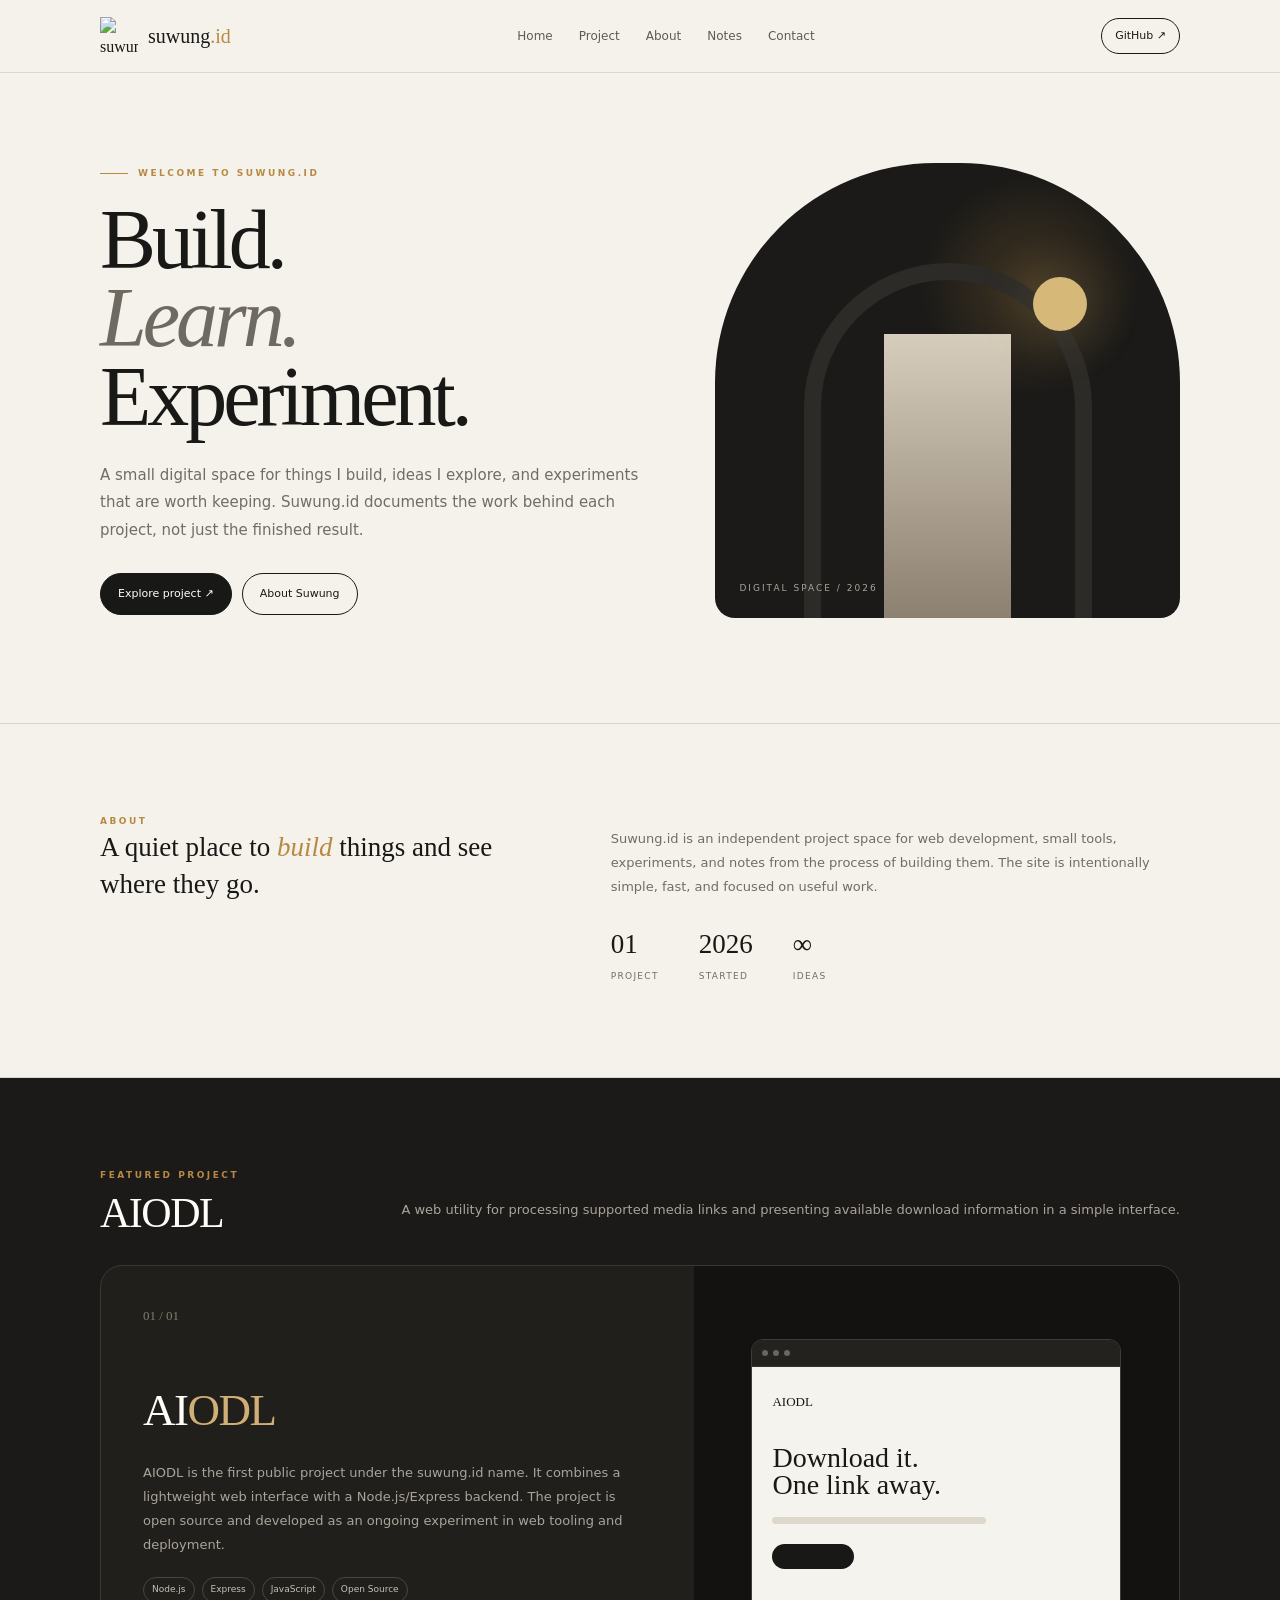
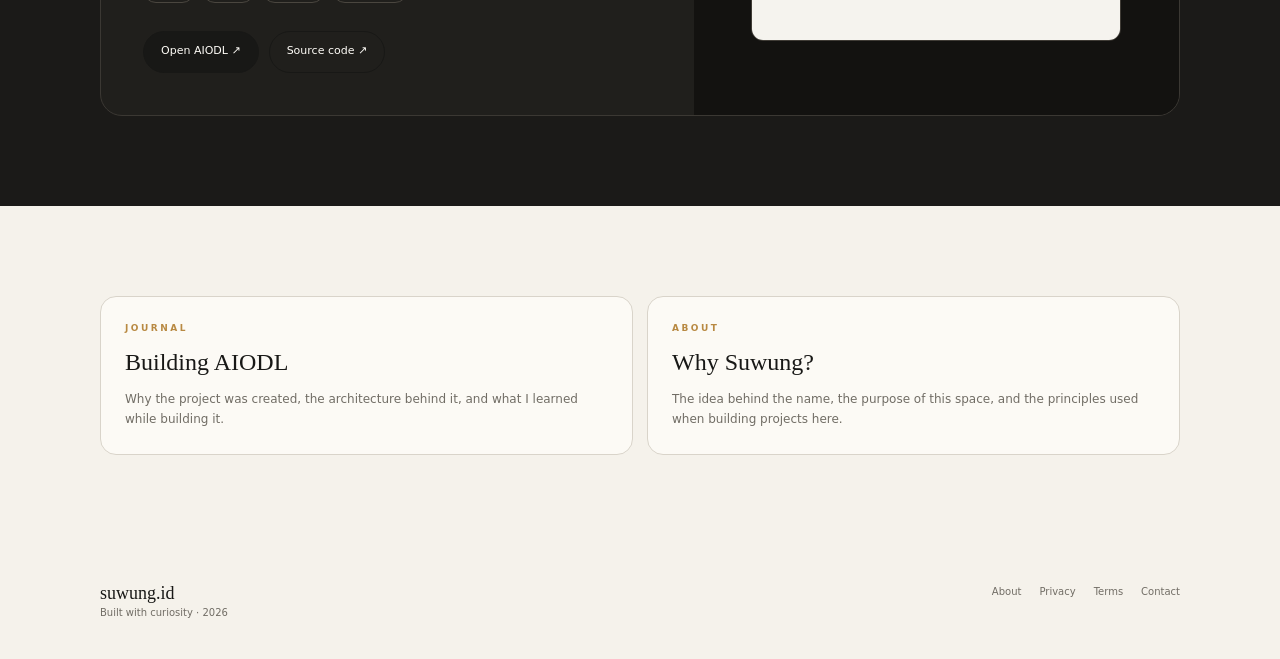
==== index.html @ a3c25878 "hehe" ====
<!doctype html>
<html lang="id">
<head>
<meta charset="utf-8"><meta name="viewport" content="width=device-width,initial-scale=1">
<meta name="description" content="Suwung.id is an independent project space for web development, experiments, and useful tools.">
<meta name="robots" content="index,follow">
<meta name="theme-color" content="#f5f2eb">
<title>Digital Space — suwung.id</title>
<link rel="icon" type="image/png" href="assets/s-mark.png">
<link rel="stylesheet" href="assets/style.css">
</head>
<body>
<nav class="nav"><div class="wrap nav-in">
<a class="brand" href="index.html"><img src="assets/s-mark.png" alt="suwung.id"><span class="brand-name">suwung<span>.id</span></span></a>
<div class="links"><a href="index.html">Home</a><a href="index.html#project">Project</a><a href="about.html">About</a><a href="notes.html">Notes</a><a href="contact.html">Contact</a></div>
<a class="nav-btn" href="https://github.com/suwungdev" target="_blank" rel="noopener">GitHub ↗</a>
</div></nav>
<main>
<header class="wrap hero">
<div>
<div class="eyebrow">Welcome to suwung.id</div>
<h1>Build.<br><em>Learn.</em><br>Experiment.</h1>
<p class="lead">A small digital space for things I build, ideas I explore, and experiments that are worth keeping. Suwung.id documents the work behind each project, not just the finished result.</p>
<div class="actions"><a class="btn dark" href="#project">Explore project ↗</a><a class="btn light" href="about.html">About Suwung</a></div>
</div>
<div class="visual" aria-hidden="true"><div class="arch"></div><div class="sun"></div><div class="visual-label">DIGITAL SPACE / 2026</div></div>
</header>

<section class="section border"><div class="wrap grid2">
<div><div class="kicker">About</div><p class="serif-lead">A quiet place to <em>build</em> things and see where they go.</p></div>
<div><p class="muted">Suwung.id is an independent project space for web development, small tools, experiments, and notes from the process of building them. The site is intentionally simple, fast, and focused on useful work.</p><div class="stats"><div><strong>01</strong><span>Project</span></div><div><strong>2026</strong><span>Started</span></div><div><strong>∞</strong><span>Ideas</span></div></div></div>
</div></section>

<section id="project" class="section project"><div class="wrap">
<div class="project-top"><div><div class="kicker">Featured project</div><h2>AIODL</h2></div><p class="muted">A web utility for processing supported media links and presenting available download information in a simple interface.</p></div>
<article class="project-card"><div class="project-info"><div class="number">01 / 01</div><h3 class="project-title">AI<span>ODL</span></h3>
<p class="muted">AIODL is the first public project under the suwung.id name. It combines a lightweight web interface with a Node.js/Express backend. The project is open source and developed as an ongoing experiment in web tooling and deployment.</p>
<div class="tags"><span class="tag">Node.js</span><span class="tag">Express</span><span class="tag">JavaScript</span><span class="tag">Open Source</span></div>
<div class="actions"><a class="btn dark" href="https://aiodl.suwung.id/" target="_blank" rel="noopener">Open AIODL ↗</a><a class="btn light" href="https://github.com/suwungdev/aiodl" target="_blank" rel="noopener">Source code ↗</a></div></div>
<div class="preview"><div class="browser"><div class="browser-bar"><i class="dot"></i><i class="dot"></i><i class="dot"></i></div><div class="screen"><div class="screen-logo">AIODL</div><div class="screen-title">Download it.<br>One link away.</div><div class="screen-line"></div><div class="screen-btn"></div></div></div></div></article>
</div></section>

<section class="section"><div class="wrap cards">
<a class="card" href="notes.html"><div class="kicker">Journal</div><h3>Building AIODL</h3><p>Why the project was created, the architecture behind it, and what I learned while building it.</p></a>
<a class="card" href="about.html"><div class="kicker">About</div><h3>Why Suwung?</h3><p>The idea behind the name, the purpose of this space, and the principles used when building projects here.</p></a>
</div></section>
</main>
<footer><div class="wrap foot"><div><div class="foot-brand">suwung.id</div><div>Built with curiosity · 2026</div></div><div class="foot-links"><a href="about.html">About</a><a href="privacy.html">Privacy</a><a href="terms.html">Terms</a><a href="contact.html">Contact</a></div></div></footer>
</body></html>
---- assets/style.css ----
:root{--bg:#f5f2eb;--paper:#fcfaf5;--ink:#181816;--muted:#716d65;--line:#d9d4ca;--gold:#b88942;--dark:#1b1a18;--white:#fffdf8;--serif:Georgia,"Times New Roman",serif;--sans:Inter,system-ui,-apple-system,BlinkMacSystemFont,"Segoe UI",sans-serif}
*{box-sizing:border-box}html{scroll-behavior:smooth}body{margin:0;background:var(--bg);color:var(--ink);font-family:var(--sans);line-height:1.7;-webkit-font-smoothing:antialiased}a{color:inherit;text-decoration:none}img{max-width:100%}.wrap{width:min(1080px,calc(100% - 36px));margin:auto}
.nav{position:sticky;top:0;z-index:20;background:rgba(245,242,235,.92);backdrop-filter:blur(14px);border-bottom:1px solid rgba(217,212,202,.9)}.nav-in{height:72px;display:flex;align-items:center;justify-content:space-between;gap:20px}.brand{display:flex;align-items:center;gap:10px;font-family:var(--serif)}.brand img{width:38px;height:38px;object-fit:contain}.brand-name{font-size:20px}.brand-name b{font-weight:500}.brand-name span{color:var(--gold)}.links{display:flex;gap:26px;color:#5f5b54;font-size:12px}.links a:hover{color:var(--ink)}.nav-btn{border:1px solid var(--ink);border-radius:999px;padding:8px 13px;font-size:11px}.nav-btn:hover{background:var(--ink);color:var(--white)}
.hero{padding:90px 0 105px;display:grid;grid-template-columns:1.08fr .92fr;gap:70px;align-items:center}.eyebrow,.kicker{font-size:9px;letter-spacing:2.5px;text-transform:uppercase;color:var(--gold);font-weight:700}.eyebrow{display:flex;align-items:center;gap:10px;margin-bottom:20px}.eyebrow:before{content:"";width:28px;height:1px;background:var(--gold)}h1,h2,h3{font-family:var(--serif);font-weight:500}h1{font-size:clamp(54px,7vw,84px);line-height:.93;letter-spacing:-4px;margin:0 0 26px}h1 em{font-style:italic;color:#6e6a62}.lead{font-size:15px;color:var(--muted);max-width:540px;line-height:1.85}.actions{display:flex;gap:10px;flex-wrap:wrap;margin-top:28px}.btn{display:inline-flex;align-items:center;justify-content:center;border:1px solid var(--ink);border-radius:999px;min-height:42px;padding:0 17px;font-size:11px}.btn.dark{background:var(--ink);color:var(--white)}.btn.light:hover{background:var(--white)}
.visual{height:455px;background:var(--dark);border-radius:220px 220px 20px 20px;position:relative;overflow:hidden}.visual:before{content:"";position:absolute;inset:0;background:radial-gradient(circle at 68% 27%,rgba(184,137,66,.24),transparent 24%)}.arch{position:absolute;width:62%;height:78%;left:19%;bottom:0;border:17px solid #2d2b27;border-bottom:0;border-radius:180px 180px 0 0}.arch:after{content:"";position:absolute;left:25%;right:25%;top:16%;bottom:0;background:linear-gradient(#d7cdbc,#8c8170)}.sun{position:absolute;width:54px;height:54px;border-radius:50%;background:#d6b878;right:20%;top:25%;box-shadow:0 0 55px rgba(214,184,120,.25)}.visual-label{position:absolute;bottom:22px;left:24px;color:#aaa49a;font-size:9px;letter-spacing:2px}
.section{padding:90px 0}.border{border-top:1px solid var(--line);border-bottom:1px solid var(--line)}h2{font-size:42px;line-height:1.05;letter-spacing:-1.5px;margin:8px 0 18px}.grid2{display:grid;grid-template-columns:.85fr 1.15fr;gap:90px}.serif-lead{font:500 27px/1.35 var(--serif);margin:0}.serif-lead em{color:var(--gold)}.muted{color:var(--muted);font-size:13px;line-height:1.85}.stats{display:flex;gap:40px;margin-top:30px}.stats strong{display:block;font:500 27px var(--serif)}.stats span{font-size:9px;text-transform:uppercase;letter-spacing:1.3px;color:var(--muted)}
.project{background:var(--dark);color:var(--white)}.project .muted{color:#aaa49a}.project-top{display:flex;align-items:end;justify-content:space-between;gap:30px;margin-bottom:30px}.project-top h2{margin:7px 0 0}.project-card{display:grid;grid-template-columns:1.1fr .9fr;border:1px solid #3b3833;border-radius:22px;overflow:hidden;background:#201f1c}.project-info{padding:42px}.number{font:13px var(--serif);color:#847c70}.project-title{font-size:45px;letter-spacing:-1.5px;margin:48px 0 12px}.project-title span{color:#d0ae76}.tags{display:flex;gap:7px;flex-wrap:wrap;margin-top:20px}.tag{font-size:9px;border:1px solid #4a463f;border-radius:999px;padding:4px 8px;color:#c8c0b4}.preview{min-height:380px;background:#131210;display:grid;place-items:center;padding:28px}.browser{width:min(100%,370px);border:1px solid #403c36;border-radius:12px;overflow:hidden}.browser-bar{height:27px;background:#24221f;border-bottom:1px solid #37332e;padding:0 10px;display:flex;align-items:center;gap:5px}.dot{width:6px;height:6px;border-radius:50%;background:#666}.screen{aspect-ratio:1.35;background:#f5f3ee;color:#181816;padding:27px 20px}.screen-logo{font:13px var(--serif);margin-bottom:35px}.screen-title{font:28px/.95 var(--serif)}.screen-line{width:65%;height:7px;border-radius:8px;background:#ddd7cc;margin-top:18px}.screen-btn{width:82px;height:25px;background:#181816;border-radius:20px;margin-top:20px}
.article{max-width:760px}.article h1{font-size:58px;letter-spacing:-2.5px}.article h2{font-size:30px;margin-top:44px}.article p,.article li{font-size:15px;color:#5f5b54;line-height:1.9}.article strong{color:var(--ink)}.article ul{padding-left:22px}.article-meta{color:var(--gold);font-size:10px;text-transform:uppercase;letter-spacing:1.5px}
.cards{display:grid;grid-template-columns:repeat(2,1fr);gap:14px}.card{border:1px solid var(--line);background:var(--paper);border-radius:16px;padding:24px}.card h3{font-size:24px;margin:6px 0}.card p{font-size:12px;color:var(--muted);margin:0}.card:hover{border-color:#bca982}
.notice{border-left:3px solid var(--gold);padding:15px 18px;background:#eee8dc;color:#5f5b54;font-size:12px;margin:25px 0}
footer{padding:38px 0}.foot{display:flex;justify-content:space-between;gap:20px;color:var(--muted);font-size:10px}.foot-brand{font:18px var(--serif);color:var(--ink)}.foot-links{display:flex;gap:18px}.foot-links a:hover{color:var(--ink)}
@media(max-width:850px){.links{display:none}.hero{grid-template-columns:1fr;gap:45px;padding:65px 0 75px}.visual{height:360px;max-width:620px;width:100%;margin:auto}.grid2{grid-template-columns:1fr;gap:35px}.project-card{grid-template-columns:1fr}.preview{min-height:300px}}
@media(max-width:560px){.wrap{width:calc(100% - 28px)}.nav-in{height:66px}.brand img{width:35px;height:35px}.brand-name{font-size:19px}.nav-btn{display:none}.hero{padding:55px 0 68px}h1{font-size:53px;letter-spacing:-3px}.lead{font-size:13px}.visual{height:320px;border-radius:165px 165px 18px 18px}.section{padding:70px 0}h2{font-size:36px}.serif-lead{font-size:24px}.stats{gap:24px}.project-info{padding:27px 23px}.project-title{font-size:38px;margin-top:40px}.preview{min-height:260px;padding:20px}.article h1{font-size:44px}.article h2{font-size:27px}.article p,.article li{font-size:14px}.cards{grid-template-columns:1fr}.foot{display:block}.foot-links{margin-top:15px}}
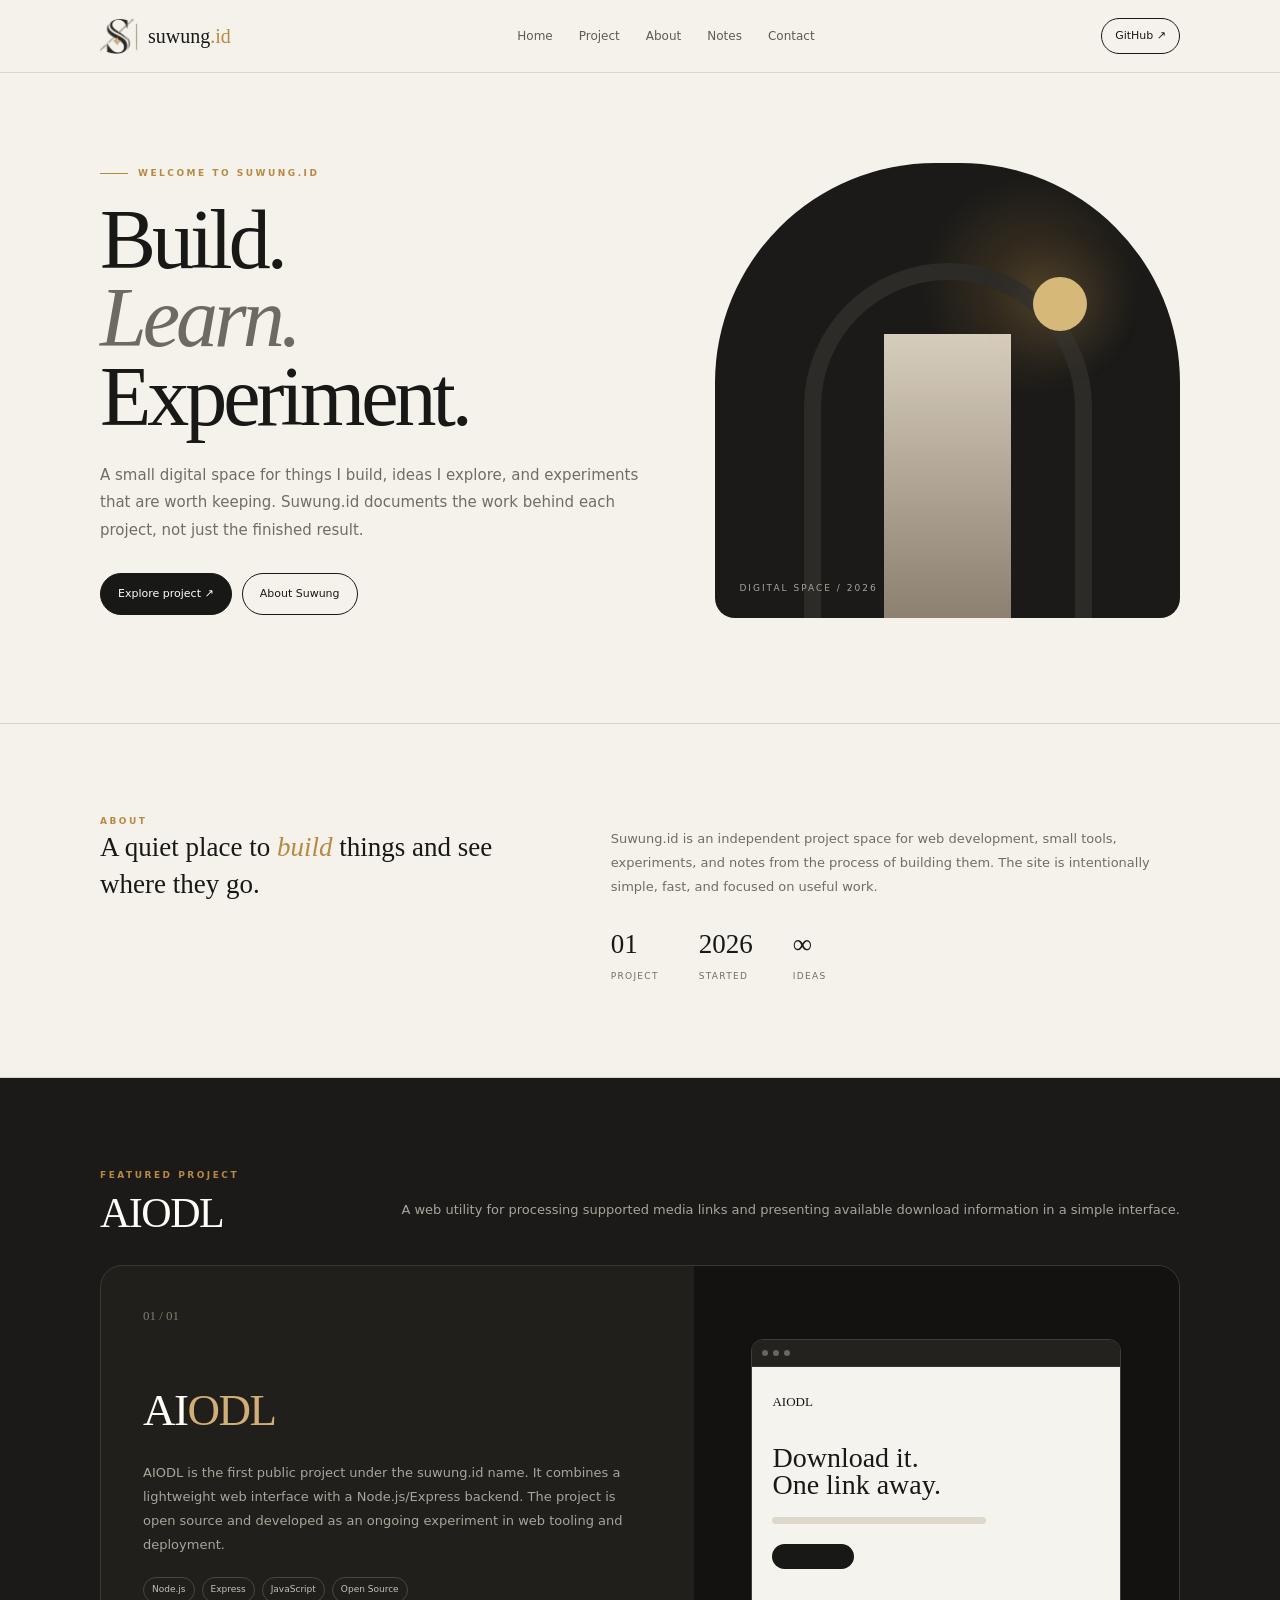
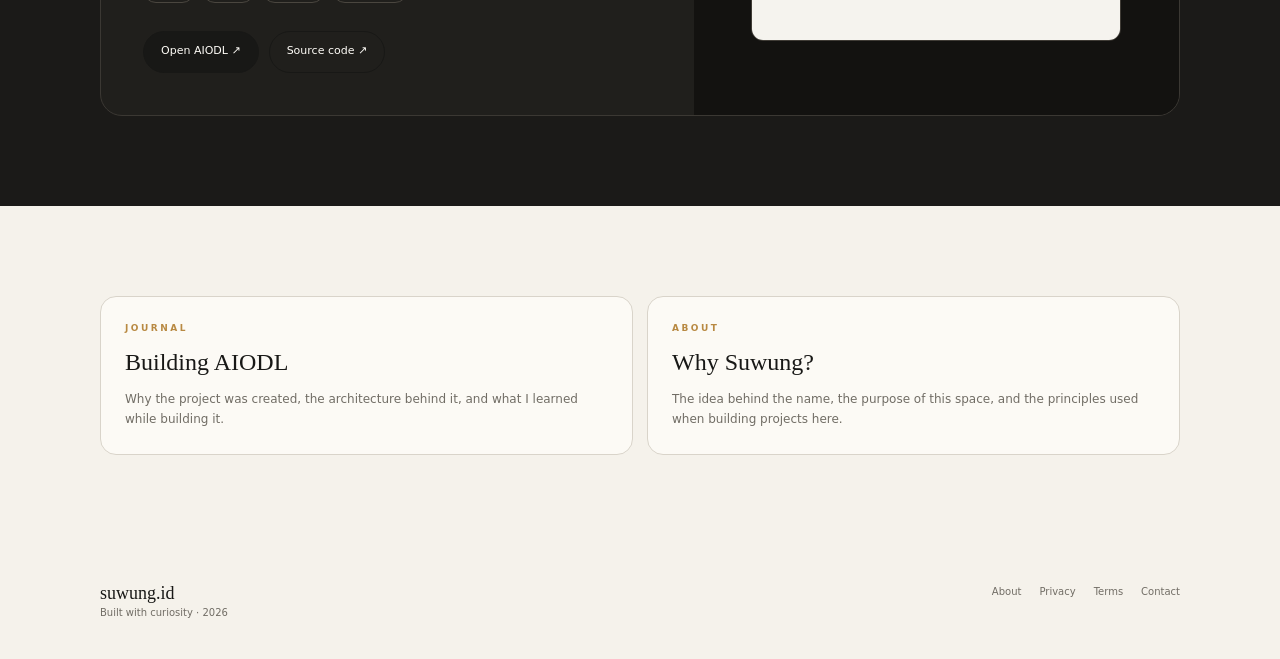
==== commit 58b498b7: "Update index.html" ====
--- a/index.html
+++ b/index.html
@@ -4,6 +4,7 @@
 <meta charset="utf-8"><meta name="viewport" content="width=device-width,initial-scale=1">
 <meta name="description" content="Suwung.id is an independent project space for web development, experiments, and useful tools.">
 <meta name="robots" content="index,follow">
+  <meta name="google-adsense-account" content="ca-pub-9232296321250001">
 <meta name="theme-color" content="#f5f2eb">
 <title>Digital Space — suwung.id</title>
 <link rel="icon" type="image/png" href="assets/s-mark.png">
@@ -46,4 +47,4 @@
 </div></section>
 </main>
 <footer><div class="wrap foot"><div><div class="foot-brand">suwung.id</div><div>Built with curiosity · 2026</div></div><div class="foot-links"><a href="about.html">About</a><a href="privacy.html">Privacy</a><a href="terms.html">Terms</a><a href="contact.html">Contact</a></div></div></footer>
-</body></html>+</body></html>
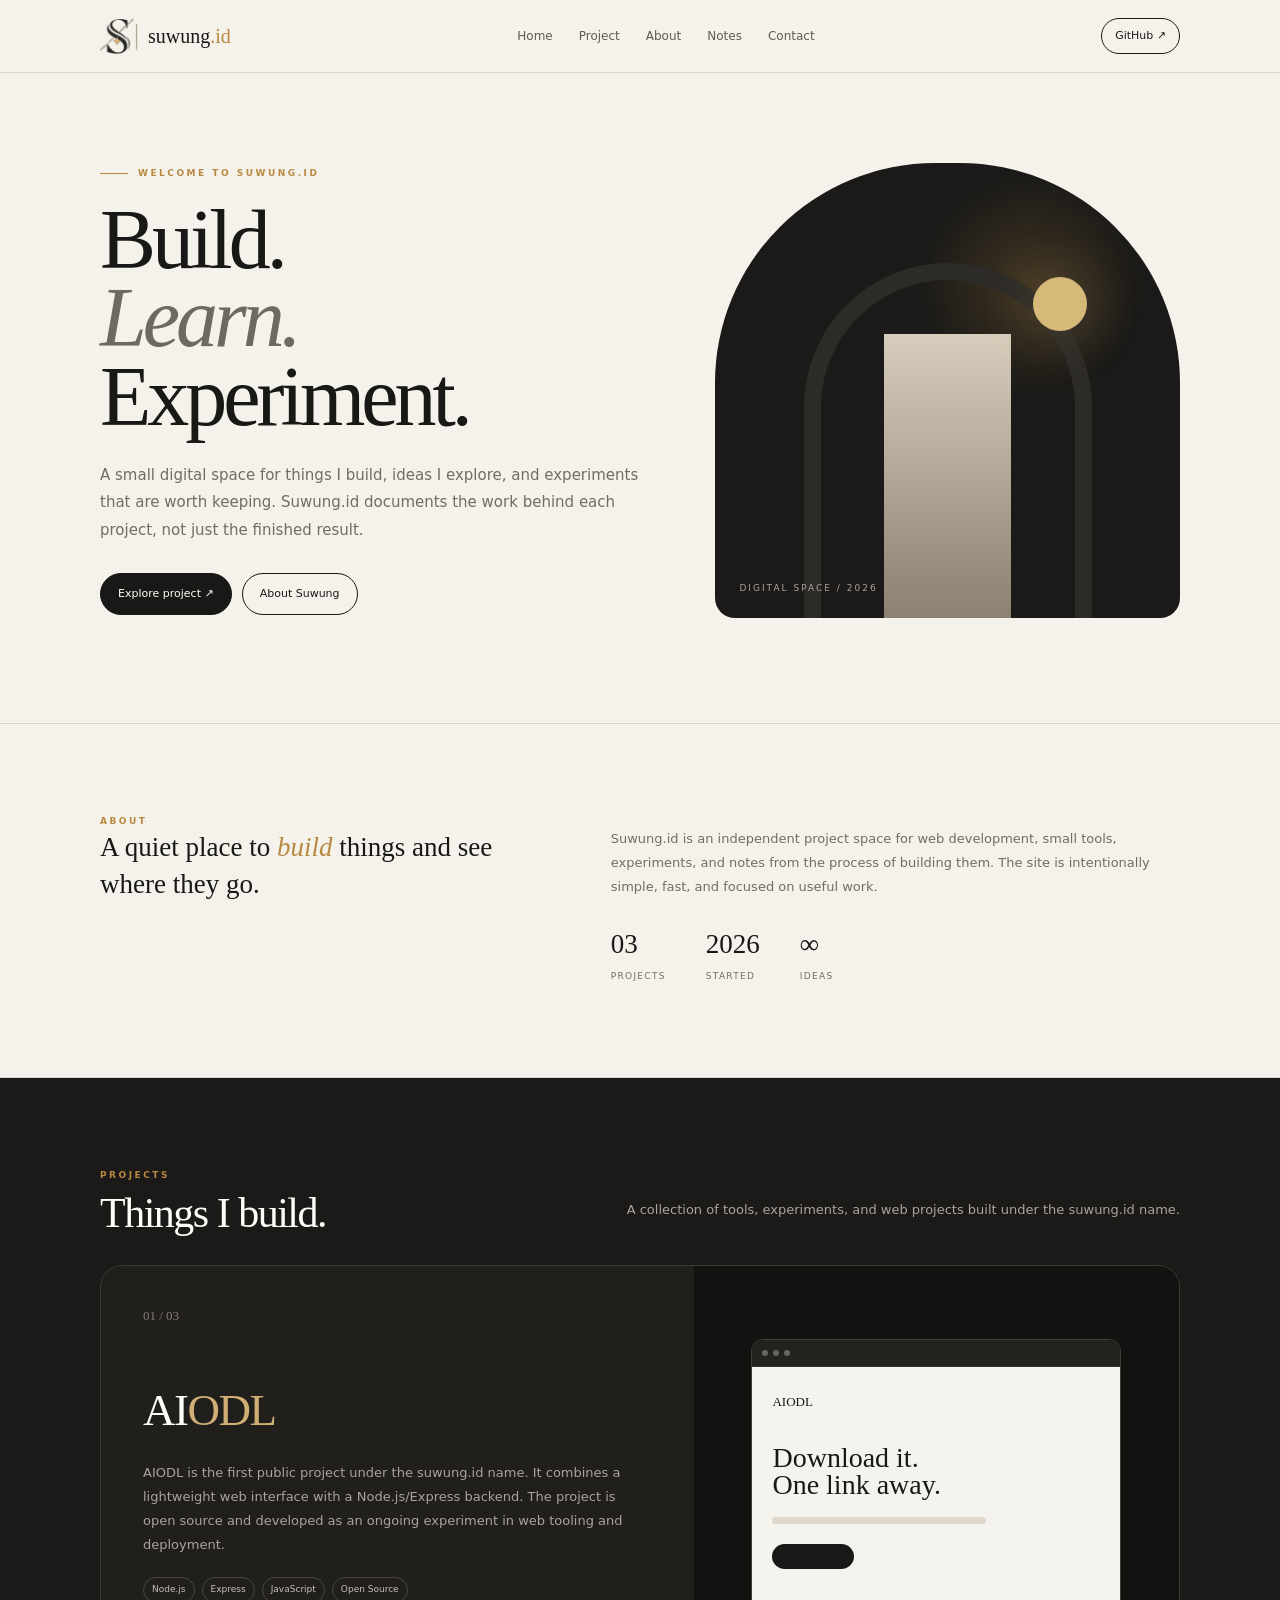
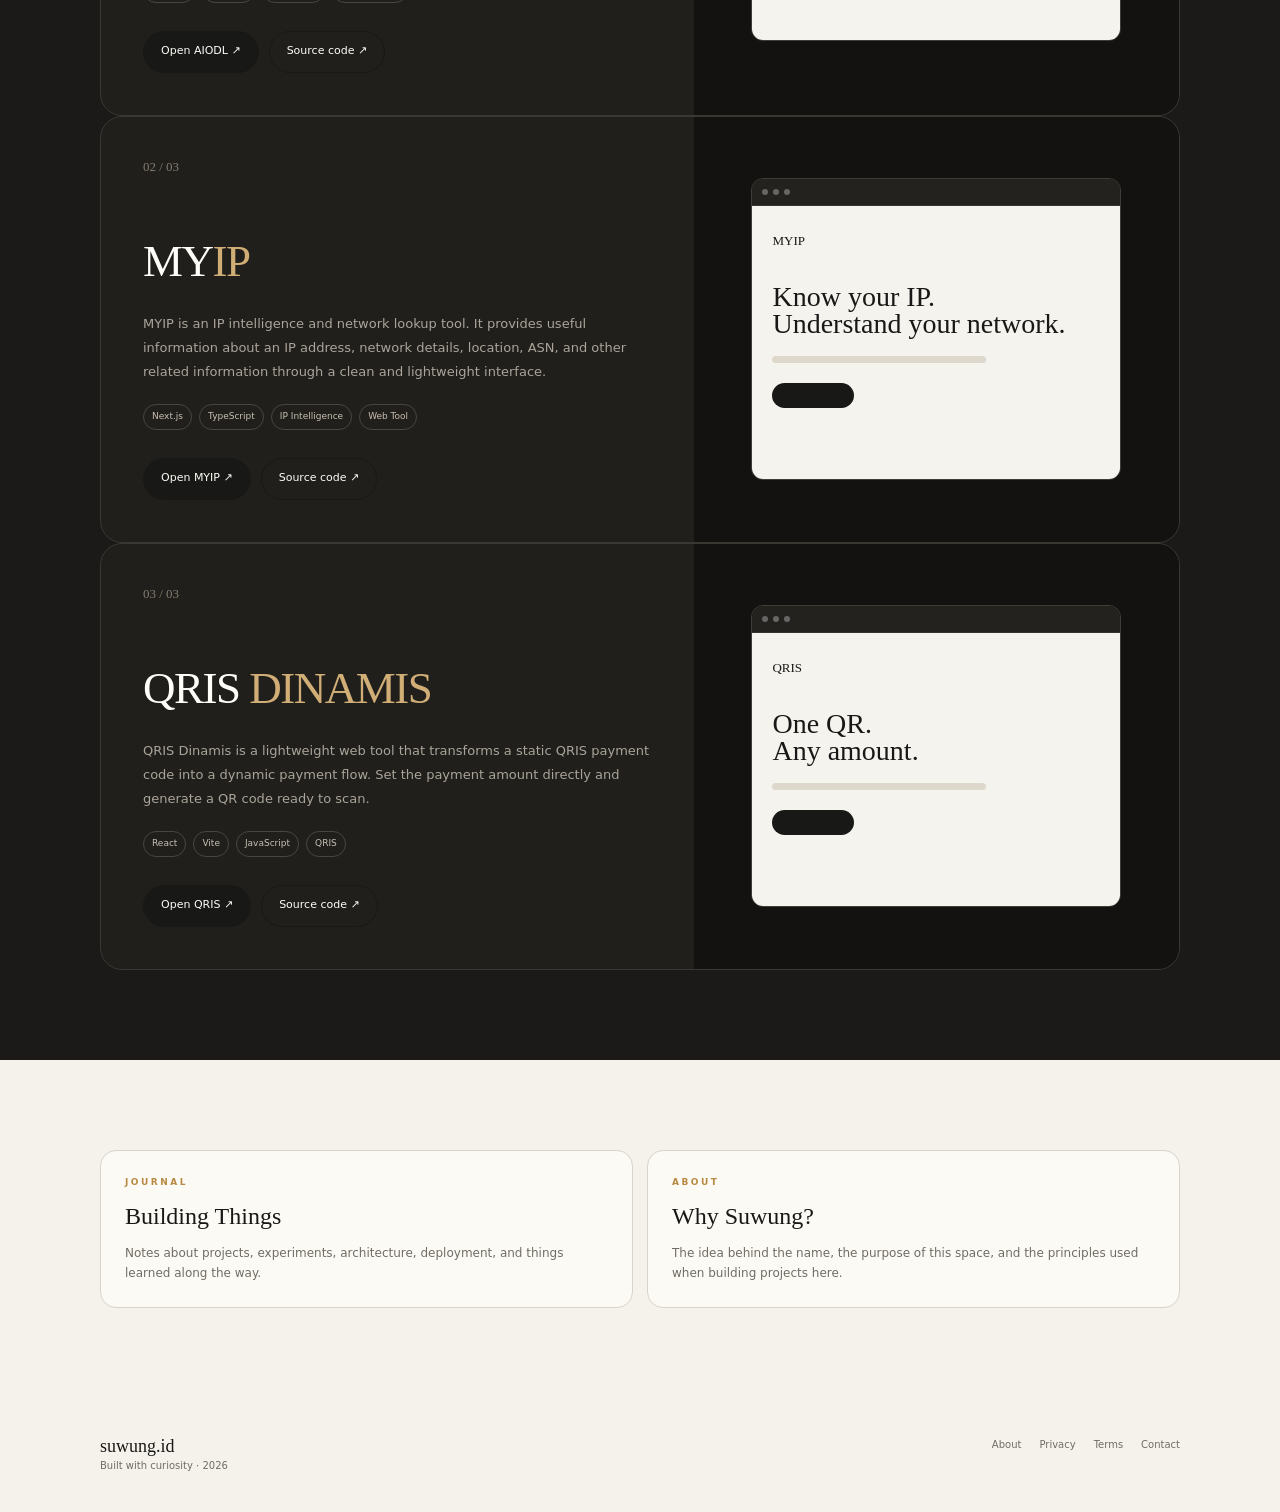
==== commit c9e0f843: "Update index.html" ====
--- a/index.html
+++ b/index.html
@@ -1,50 +1,478 @@
 <!doctype html>
 <html lang="id">
 <head>
-<meta charset="utf-8"><meta name="viewport" content="width=device-width,initial-scale=1">
+<meta charset="utf-8">
+<meta name="viewport" content="width=device-width,initial-scale=1">
+
 <meta name="description" content="Suwung.id is an independent project space for web development, experiments, and useful tools.">
 <meta name="robots" content="index,follow">
-  <meta name="google-adsense-account" content="ca-pub-9232296321250001">
+<meta name="google-adsense-account" content="ca-pub-9232296321250001">
 <meta name="theme-color" content="#f5f2eb">
+
 <title>Digital Space — suwung.id</title>
+
 <link rel="icon" type="image/png" href="assets/s-mark.png">
 <link rel="stylesheet" href="assets/style.css">
 </head>
+
 <body>
-<nav class="nav"><div class="wrap nav-in">
-<a class="brand" href="index.html"><img src="assets/s-mark.png" alt="suwung.id"><span class="brand-name">suwung<span>.id</span></span></a>
-<div class="links"><a href="index.html">Home</a><a href="index.html#project">Project</a><a href="about.html">About</a><a href="notes.html">Notes</a><a href="contact.html">Contact</a></div>
-<a class="nav-btn" href="https://github.com/suwungdev" target="_blank" rel="noopener">GitHub ↗</a>
-</div></nav>
+
+<nav class="nav">
+<div class="wrap nav-in">
+
+<a class="brand" href="index.html">
+<img src="assets/s-mark.png" alt="suwung.id">
+<span class="brand-name">suwung<span>.id</span></span>
+</a>
+
+<div class="links">
+<a href="index.html">Home</a>
+<a href="index.html#project">Project</a>
+<a href="about.html">About</a>
+<a href="notes.html">Notes</a>
+<a href="contact.html">Contact</a>
+</div>
+
+<a class="nav-btn" href="https://github.com/suwungdev" target="_blank" rel="noopener">
+GitHub ↗
+</a>
+
+</div>
+</nav>
+
+
 <main>
+
+<!-- HERO -->
+
 <header class="wrap hero">
-<div>
+
+<div>
+
 <div class="eyebrow">Welcome to suwung.id</div>
-<h1>Build.<br><em>Learn.</em><br>Experiment.</h1>
-<p class="lead">A small digital space for things I build, ideas I explore, and experiments that are worth keeping. Suwung.id documents the work behind each project, not just the finished result.</p>
-<div class="actions"><a class="btn dark" href="#project">Explore project ↗</a><a class="btn light" href="about.html">About Suwung</a></div>
-</div>
-<div class="visual" aria-hidden="true"><div class="arch"></div><div class="sun"></div><div class="visual-label">DIGITAL SPACE / 2026</div></div>
+
+<h1>
+Build.<br>
+<em>Learn.</em><br>
+Experiment.
+</h1>
+
+<p class="lead">
+A small digital space for things I build, ideas I explore,
+and experiments that are worth keeping. Suwung.id documents
+the work behind each project, not just the finished result.
+</p>
+
+<div class="actions">
+<a class="btn dark" href="#project">Explore project ↗</a>
+<a class="btn light" href="about.html">About Suwung</a>
+</div>
+
+</div>
+
+<div class="visual" aria-hidden="true">
+<div class="arch"></div>
+<div class="sun"></div>
+<div class="visual-label">DIGITAL SPACE / 2026</div>
+</div>
+
 </header>
 
-<section class="section border"><div class="wrap grid2">
-<div><div class="kicker">About</div><p class="serif-lead">A quiet place to <em>build</em> things and see where they go.</p></div>
-<div><p class="muted">Suwung.id is an independent project space for web development, small tools, experiments, and notes from the process of building them. The site is intentionally simple, fast, and focused on useful work.</p><div class="stats"><div><strong>01</strong><span>Project</span></div><div><strong>2026</strong><span>Started</span></div><div><strong>∞</strong><span>Ideas</span></div></div></div>
-</div></section>
-
-<section id="project" class="section project"><div class="wrap">
-<div class="project-top"><div><div class="kicker">Featured project</div><h2>AIODL</h2></div><p class="muted">A web utility for processing supported media links and presenting available download information in a simple interface.</p></div>
-<article class="project-card"><div class="project-info"><div class="number">01 / 01</div><h3 class="project-title">AI<span>ODL</span></h3>
-<p class="muted">AIODL is the first public project under the suwung.id name. It combines a lightweight web interface with a Node.js/Express backend. The project is open source and developed as an ongoing experiment in web tooling and deployment.</p>
-<div class="tags"><span class="tag">Node.js</span><span class="tag">Express</span><span class="tag">JavaScript</span><span class="tag">Open Source</span></div>
-<div class="actions"><a class="btn dark" href="https://aiodl.suwung.id/" target="_blank" rel="noopener">Open AIODL ↗</a><a class="btn light" href="https://github.com/suwungdev/aiodl" target="_blank" rel="noopener">Source code ↗</a></div></div>
-<div class="preview"><div class="browser"><div class="browser-bar"><i class="dot"></i><i class="dot"></i><i class="dot"></i></div><div class="screen"><div class="screen-logo">AIODL</div><div class="screen-title">Download it.<br>One link away.</div><div class="screen-line"></div><div class="screen-btn"></div></div></div></div></article>
-</div></section>
-
-<section class="section"><div class="wrap cards">
-<a class="card" href="notes.html"><div class="kicker">Journal</div><h3>Building AIODL</h3><p>Why the project was created, the architecture behind it, and what I learned while building it.</p></a>
-<a class="card" href="about.html"><div class="kicker">About</div><h3>Why Suwung?</h3><p>The idea behind the name, the purpose of this space, and the principles used when building projects here.</p></a>
-</div></section>
+
+<!-- ABOUT -->
+
+<section class="section border">
+
+<div class="wrap grid2">
+
+<div>
+
+<div class="kicker">About</div>
+
+<p class="serif-lead">
+A quiet place to <em>build</em> things and see where they go.
+</p>
+
+</div>
+
+<div>
+
+<p class="muted">
+Suwung.id is an independent project space for web development,
+small tools, experiments, and notes from the process of building
+them. The site is intentionally simple, fast, and focused on useful work.
+</p>
+
+<div class="stats">
+
+<div>
+<strong>03</strong>
+<span>Projects</span>
+</div>
+
+<div>
+<strong>2026</strong>
+<span>Started</span>
+</div>
+
+<div>
+<strong>∞</strong>
+<span>Ideas</span>
+</div>
+
+</div>
+
+</div>
+
+</div>
+
+</section>
+
+
+<!-- PROJECTS -->
+
+<section id="project" class="section project">
+
+<div class="wrap">
+
+<div class="project-top">
+
+<div>
+<div class="kicker">Projects</div>
+<h2>Things I build.</h2>
+</div>
+
+<p class="muted">
+A collection of tools, experiments, and web projects
+built under the suwung.id name.
+</p>
+
+</div>
+
+
+<!-- AIODL -->
+
+<article class="project-card">
+
+<div class="project-info">
+
+<div class="number">01 / 03</div>
+
+<h3 class="project-title">
+AI<span>ODL</span>
+</h3>
+
+<p class="muted">
+AIODL is the first public project under the suwung.id name.
+It combines a lightweight web interface with a Node.js/Express
+backend. The project is open source and developed as an ongoing
+experiment in web tooling and deployment.
+</p>
+
+<div class="tags">
+<span class="tag">Node.js</span>
+<span class="tag">Express</span>
+<span class="tag">JavaScript</span>
+<span class="tag">Open Source</span>
+</div>
+
+<div class="actions">
+
+<a
+class="btn dark"
+href="https://aiodl.suwung.id/"
+target="_blank"
+rel="noopener"
+>
+Open AIODL ↗
+</a>
+
+<a
+class="btn light"
+href="https://github.com/suwungdev/aiodl"
+target="_blank"
+rel="noopener"
+>
+Source code ↗
+</a>
+
+</div>
+
+</div>
+
+
+<div class="preview">
+
+<div class="browser">
+
+<div class="browser-bar">
+<i class="dot"></i>
+<i class="dot"></i>
+<i class="dot"></i>
+</div>
+
+<div class="screen">
+
+<div class="screen-logo">AIODL</div>
+
+<div class="screen-title">
+Download it.<br>
+One link away.
+</div>
+
+<div class="screen-line"></div>
+
+<div class="screen-btn"></div>
+
+</div>
+
+</div>
+
+</div>
+
+</article>
+
+
+<!-- MYIP -->
+
+<article class="project-card">
+
+<div class="project-info">
+
+<div class="number">02 / 03</div>
+
+<h3 class="project-title">
+MY<span>IP</span>
+</h3>
+
+<p class="muted">
+MYIP is an IP intelligence and network lookup tool.
+It provides useful information about an IP address,
+network details, location, ASN, and other related
+information through a clean and lightweight interface.
+</p>
+
+<div class="tags">
+<span class="tag">Next.js</span>
+<span class="tag">TypeScript</span>
+<span class="tag">IP Intelligence</span>
+<span class="tag">Web Tool</span>
+</div>
+
+<div class="actions">
+
+<a
+class="btn dark"
+href="https://myip.suwung.id/"
+target="_blank"
+rel="noopener"
+>
+Open MYIP ↗
+</a>
+
+<a
+class="btn light"
+href="https://github.com/suwungdev/myip"
+target="_blank"
+rel="noopener"
+>
+Source code ↗
+</a>
+
+</div>
+
+</div>
+
+
+<div class="preview">
+
+<div class="browser">
+
+<div class="browser-bar">
+<i class="dot"></i>
+<i class="dot"></i>
+<i class="dot"></i>
+</div>
+
+<div class="screen">
+
+<div class="screen-logo">MYIP</div>
+
+<div class="screen-title">
+Know your IP.<br>
+Understand your network.
+</div>
+
+<div class="screen-line"></div>
+
+<div class="screen-btn"></div>
+
+</div>
+
+</div>
+
+</div>
+
+</article>
+
+
+<!-- QRIS -->
+
+<article class="project-card">
+
+<div class="project-info">
+
+<div class="number">03 / 03</div>
+
+<h3 class="project-title">
+QRIS <span>DINAMIS</span>
+</h3>
+
+<p class="muted">
+QRIS Dinamis is a lightweight web tool that transforms
+a static QRIS payment code into a dynamic payment flow.
+Set the payment amount directly and generate a QR code
+ready to scan.
+</p>
+
+<div class="tags">
+<span class="tag">React</span>
+<span class="tag">Vite</span>
+<span class="tag">JavaScript</span>
+<span class="tag">QRIS</span>
+</div>
+
+<div class="actions">
+
+<a
+class="btn dark"
+href="https://qris.suwung.id/"
+target="_blank"
+rel="noopener"
+>
+Open QRIS ↗
+</a>
+
+<a
+class="btn light"
+href="https://github.com/suwungdev/qris-dinamis"
+target="_blank"
+rel="noopener"
+>
+Source code ↗
+</a>
+
+</div>
+
+</div>
+
+
+<div class="preview">
+
+<div class="browser">
+
+<div class="browser-bar">
+<i class="dot"></i>
+<i class="dot"></i>
+<i class="dot"></i>
+</div>
+
+<div class="screen">
+
+<div class="screen-logo">QRIS</div>
+
+<div class="screen-title">
+One QR.<br>
+Any amount.
+</div>
+
+<div class="screen-line"></div>
+
+<div class="screen-btn"></div>
+
+</div>
+
+</div>
+
+</div>
+
+</article>
+
+
+</div>
+
+</section>
+
+
+<!-- OTHER CONTENT -->
+
+<section class="section">
+
+<div class="wrap cards">
+
+<a class="card" href="notes.html">
+
+<div class="kicker">Journal</div>
+
+<h3>Building Things</h3>
+
+<p>
+Notes about projects, experiments, architecture,
+deployment, and things learned along the way.
+</p>
+
+</a>
+
+
+<a class="card" href="about.html">
+
+<div class="kicker">About</div>
+
+<h3>Why Suwung?</h3>
+
+<p>
+The idea behind the name, the purpose of this space,
+and the principles used when building projects here.
+</p>
+
+</a>
+
+</div>
+
+</section>
+
 </main>
-<footer><div class="wrap foot"><div><div class="foot-brand">suwung.id</div><div>Built with curiosity · 2026</div></div><div class="foot-links"><a href="about.html">About</a><a href="privacy.html">Privacy</a><a href="terms.html">Terms</a><a href="contact.html">Contact</a></div></div></footer>
-</body></html>
+
+
+<footer>
+
+<div class="wrap foot">
+
+<div>
+
+<div class="foot-brand">
+suwung.id
+</div>
+
+<div>
+Built with curiosity · 2026
+</div>
+
+</div>
+
+
+<div class="foot-links">
+
+<a href="about.html">About</a>
+<a href="privacy.html">Privacy</a>
+<a href="terms.html">Terms</a>
+<a href="contact.html">Contact</a>
+
+</div>
+
+</div>
+
+</footer>
+
+</body>
+</html>
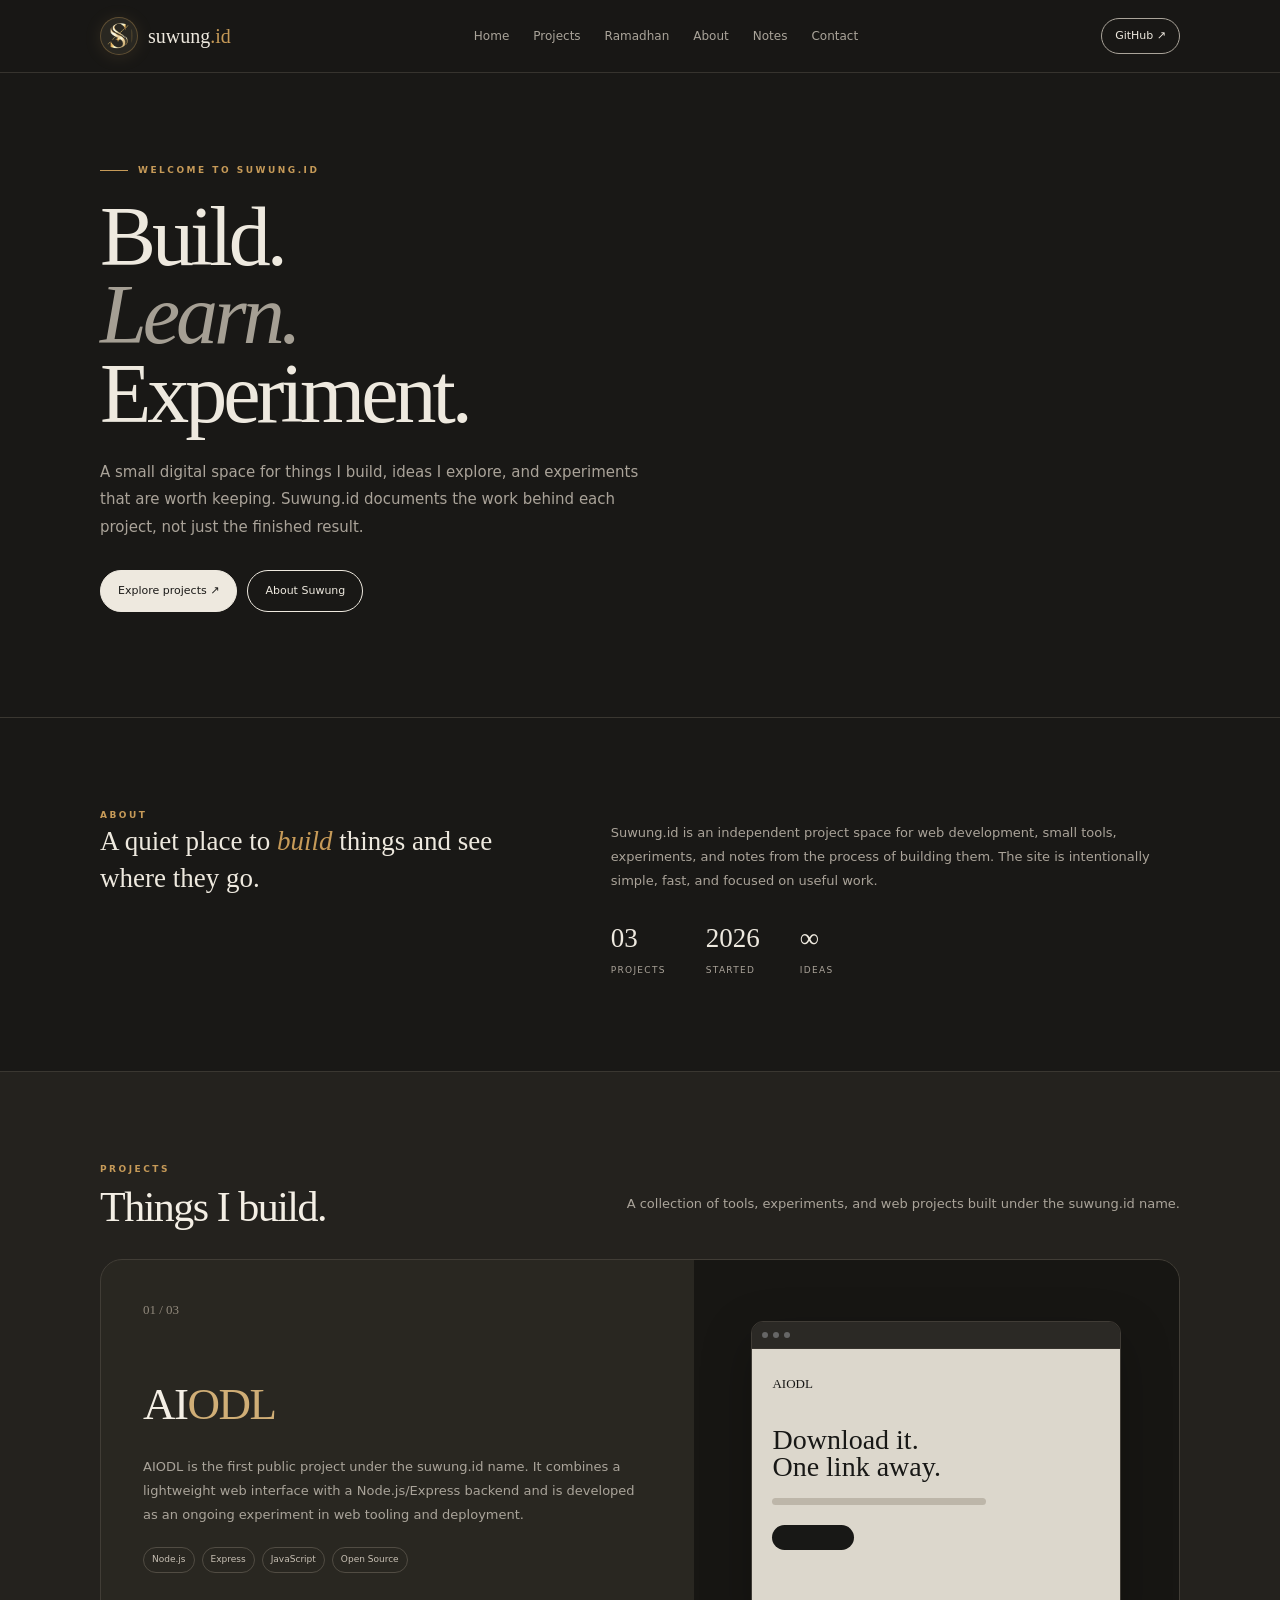
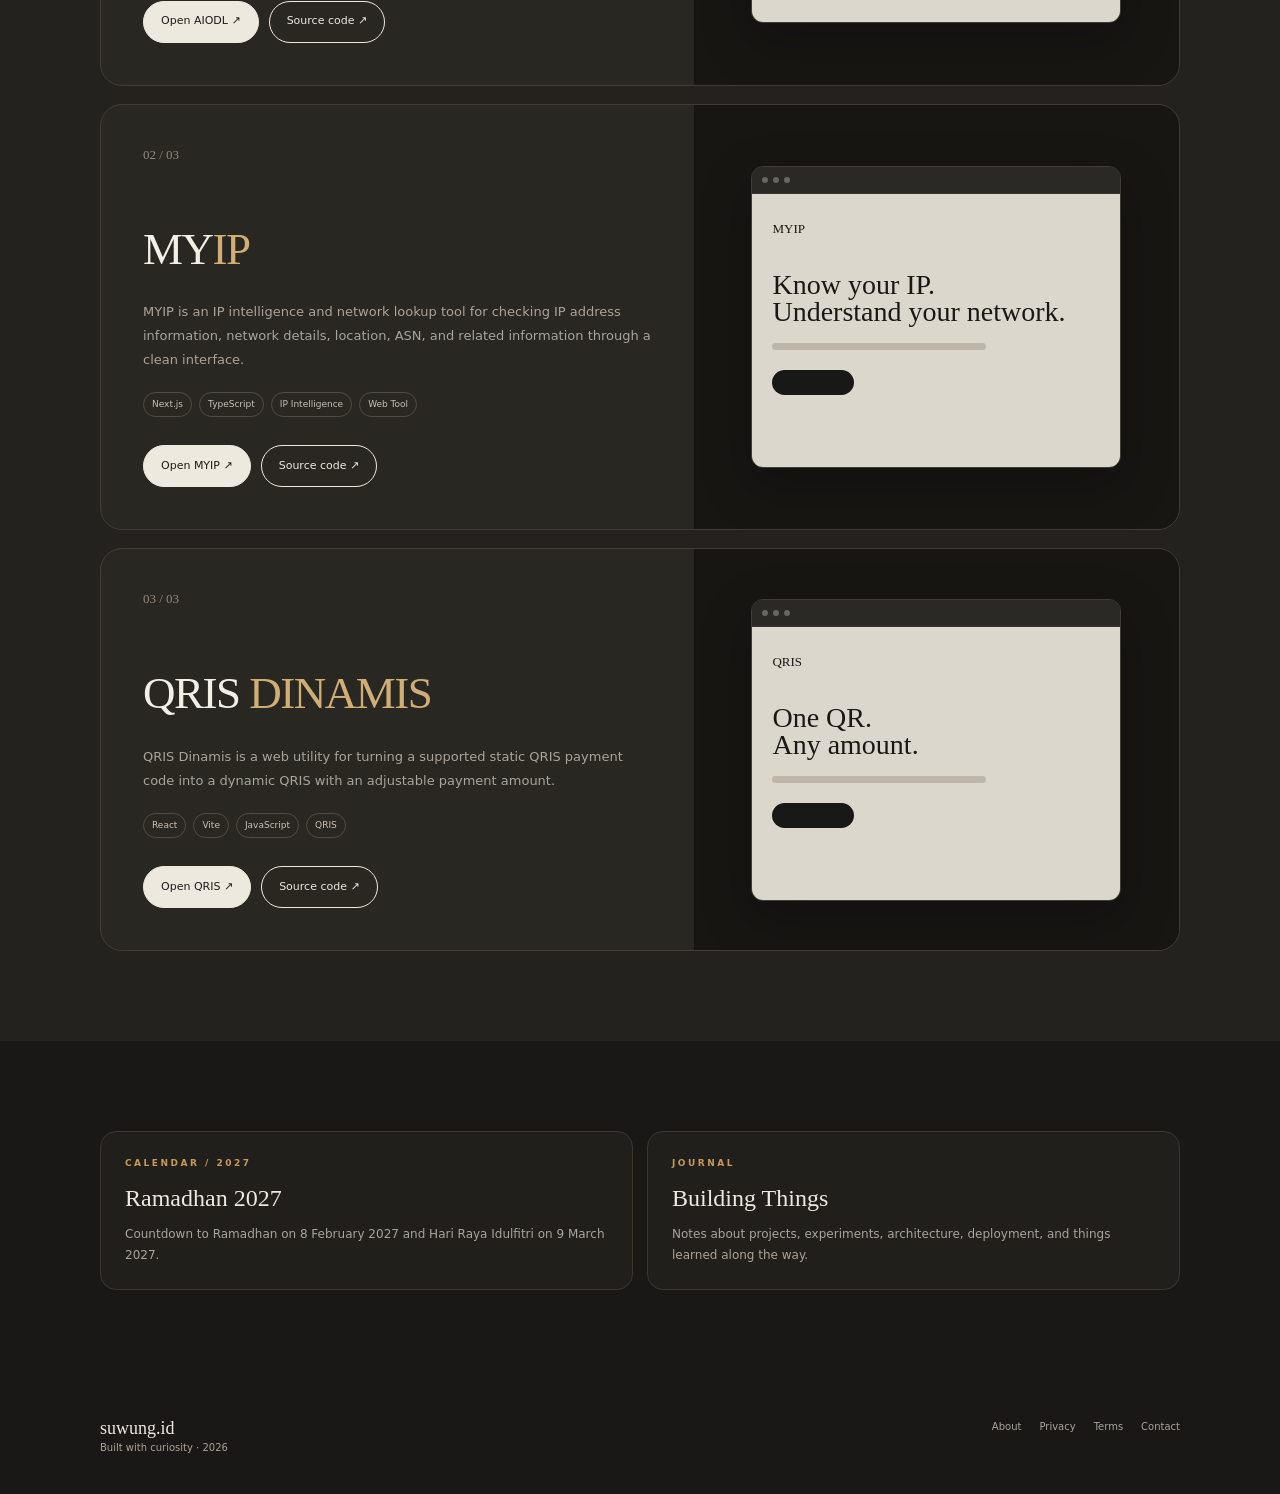
==== commit 1c41a0a9: "update projects and ramadhan 2027" ====
--- a/index.html
+++ b/index.html
@@ -3,476 +3,69 @@
 <head>
 <meta charset="utf-8">
 <meta name="viewport" content="width=device-width,initial-scale=1">
-
 <meta name="description" content="Suwung.id is an independent project space for web development, experiments, and useful tools.">
 <meta name="robots" content="index,follow">
 <meta name="google-adsense-account" content="ca-pub-9232296321250001">
-<meta name="theme-color" content="#f5f2eb">
-
+<meta name="theme-color" content="#191816">
 <title>Digital Space — suwung.id</title>
-
 <link rel="icon" type="image/png" href="assets/s-mark.png">
 <link rel="stylesheet" href="assets/style.css">
 </head>
-
 <body>
-
-<nav class="nav">
-<div class="wrap nav-in">
-
-<a class="brand" href="index.html">
-<img src="assets/s-mark.png" alt="suwung.id">
-<span class="brand-name">suwung<span>.id</span></span>
-</a>
-
-<div class="links">
-<a href="index.html">Home</a>
-<a href="index.html#project">Project</a>
-<a href="about.html">About</a>
-<a href="notes.html">Notes</a>
-<a href="contact.html">Contact</a>
-</div>
-
-<a class="nav-btn" href="https://github.com/suwungdev" target="_blank" rel="noopener">
-GitHub ↗
-</a>
-
-</div>
-</nav>
-
-
+<nav class="nav"><div class="wrap nav-in">
+<a class="brand" href="index.html"><img src="assets/s-mark.png" alt="suwung.id"><span class="brand-name">suwung<span>.id</span></span></a>
+<div class="links"><a href="index.html">Home</a><a href="index.html#project">Projects</a><a href="ramadhan-2027.html">Ramadhan</a><a href="about.html">About</a><a href="notes.html">Notes</a><a href="contact.html">Contact</a></div>
+<a class="nav-btn" href="https://github.com/suwungdev" target="_blank" rel="noopener noreferrer">GitHub ↗</a>
+</div></nav>
 <main>
-
-<!-- HERO -->
-
 <header class="wrap hero">
-
 <div>
-
 <div class="eyebrow">Welcome to suwung.id</div>
-
-<h1>
-Build.<br>
-<em>Learn.</em><br>
-Experiment.
-</h1>
-
-<p class="lead">
-A small digital space for things I build, ideas I explore,
-and experiments that are worth keeping. Suwung.id documents
-the work behind each project, not just the finished result.
-</p>
-
-<div class="actions">
-<a class="btn dark" href="#project">Explore project ↗</a>
-<a class="btn light" href="about.html">About Suwung</a>
-</div>
-
-</div>
-
-<div class="visual" aria-hidden="true">
-<div class="arch"></div>
-<div class="sun"></div>
-<div class="visual-label">DIGITAL SPACE / 2026</div>
+<h1>Build.<br><em>Learn.</em><br>Experiment.</h1>
+<p class="lead">A small digital space for things I build, ideas I explore, and experiments that are worth keeping. Suwung.id documents the work behind each project, not just the finished result.</p>
+<div class="actions"><a class="btn dark" href="#project">Explore projects ↗</a><a class="btn light" href="about.html">About Suwung</a></div>
 </div>
 
 </header>
 
+<section class="section border"><div class="wrap grid2">
+<div><div class="kicker">About</div><p class="serif-lead">A quiet place to <em>build</em> things and see where they go.</p></div>
+<div><p class="muted">Suwung.id is an independent project space for web development, small tools, experiments, and notes from the process of building them. The site is intentionally simple, fast, and focused on useful work.</p><div class="stats"><div><strong>03</strong><span>Projects</span></div><div><strong>2026</strong><span>Started</span></div><div><strong>∞</strong><span>Ideas</span></div></div></div>
+</div></section>
 
-<!-- ABOUT -->
-
-<section class="section border">
-
-<div class="wrap grid2">
-
-<div>
-
-<div class="kicker">About</div>
-
-<p class="serif-lead">
-A quiet place to <em>build</em> things and see where they go.
-</p>
-
-</div>
-
-<div>
-
-<p class="muted">
-Suwung.id is an independent project space for web development,
-small tools, experiments, and notes from the process of building
-them. The site is intentionally simple, fast, and focused on useful work.
-</p>
-
-<div class="stats">
-
-<div>
-<strong>03</strong>
-<span>Projects</span>
-</div>
-
-<div>
-<strong>2026</strong>
-<span>Started</span>
-</div>
-
-<div>
-<strong>∞</strong>
-<span>Ideas</span>
-</div>
-
-</div>
-
-</div>
-
-</div>
-
-</section>
-
-
-<!-- PROJECTS -->
-
-<section id="project" class="section project">
-
-<div class="wrap">
-
-<div class="project-top">
-
-<div>
-<div class="kicker">Projects</div>
-<h2>Things I build.</h2>
-</div>
-
-<p class="muted">
-A collection of tools, experiments, and web projects
-built under the suwung.id name.
-</p>
-
-</div>
-
-
-<!-- AIODL -->
+<section id="project" class="section project"><div class="wrap">
+<div class="project-top"><div><div class="kicker">Projects</div><h2>Things I build.</h2></div><p class="muted">A collection of tools, experiments, and web projects built under the suwung.id name.</p></div>
 
 <article class="project-card">
-
-<div class="project-info">
-
-<div class="number">01 / 03</div>
-
-<h3 class="project-title">
-AI<span>ODL</span>
-</h3>
-
-<p class="muted">
-AIODL is the first public project under the suwung.id name.
-It combines a lightweight web interface with a Node.js/Express
-backend. The project is open source and developed as an ongoing
-experiment in web tooling and deployment.
-</p>
-
-<div class="tags">
-<span class="tag">Node.js</span>
-<span class="tag">Express</span>
-<span class="tag">JavaScript</span>
-<span class="tag">Open Source</span>
-</div>
-
-<div class="actions">
-
-<a
-class="btn dark"
-href="https://aiodl.suwung.id/"
-target="_blank"
-rel="noopener"
->
-Open AIODL ↗
-</a>
-
-<a
-class="btn light"
-href="https://github.com/suwungdev/aiodl"
-target="_blank"
-rel="noopener"
->
-Source code ↗
-</a>
-
-</div>
-
-</div>
-
-
-<div class="preview">
-
-<div class="browser">
-
-<div class="browser-bar">
-<i class="dot"></i>
-<i class="dot"></i>
-<i class="dot"></i>
-</div>
-
-<div class="screen">
-
-<div class="screen-logo">AIODL</div>
-
-<div class="screen-title">
-Download it.<br>
-One link away.
-</div>
-
-<div class="screen-line"></div>
-
-<div class="screen-btn"></div>
-
-</div>
-
-</div>
-
-</div>
-
+<div class="project-info"><div class="number">01 / 03</div><h3 class="project-title">AI<span>ODL</span></h3>
+<p class="muted">AIODL is the first public project under the suwung.id name. It combines a lightweight web interface with a Node.js/Express backend and is developed as an ongoing experiment in web tooling and deployment.</p>
+<div class="tags"><span class="tag">Node.js</span><span class="tag">Express</span><span class="tag">JavaScript</span><span class="tag">Open Source</span></div>
+<div class="actions"><a class="btn dark" href="https://aiodl.suwung.id/" target="_blank" rel="noopener noreferrer">Open AIODL ↗</a><a class="btn light" href="https://github.com/suwungdev/aiodl" target="_blank" rel="noopener noreferrer">Source code ↗</a></div></div>
+<div class="preview"><div class="browser"><div class="browser-bar"><i class="dot"></i><i class="dot"></i><i class="dot"></i></div><div class="screen"><div class="screen-logo">AIODL</div><div class="screen-title">Download it.<br>One link away.</div><div class="screen-line"></div><div class="screen-btn"></div></div></div></div>
 </article>
 
-
-<!-- MYIP -->
+<article class="project-card">
+<div class="project-info"><div class="number">02 / 03</div><h3 class="project-title">MY<span>IP</span></h3>
+<p class="muted">MYIP is an IP intelligence and network lookup tool for checking IP address information, network details, location, ASN, and related information through a clean interface.</p>
+<div class="tags"><span class="tag">Next.js</span><span class="tag">TypeScript</span><span class="tag">IP Intelligence</span><span class="tag">Web Tool</span></div>
+<div class="actions"><a class="btn dark" href="https://myip.suwung.id/" target="_blank" rel="noopener noreferrer">Open MYIP ↗</a><a class="btn light" href="https://github.com/suwungdev/myip" target="_blank" rel="noopener noreferrer">Source code ↗</a></div></div>
+<div class="preview"><div class="browser"><div class="browser-bar"><i class="dot"></i><i class="dot"></i><i class="dot"></i></div><div class="screen"><div class="screen-logo">MYIP</div><div class="screen-title">Know your IP.<br>Understand your network.</div><div class="screen-line"></div><div class="screen-btn"></div></div></div></div>
+</article>
 
 <article class="project-card">
+<div class="project-info"><div class="number">03 / 03</div><h3 class="project-title">QRIS <span>DINAMIS</span></h3>
+<p class="muted">QRIS Dinamis is a web utility for turning a supported static QRIS payment code into a dynamic QRIS with an adjustable payment amount.</p>
+<div class="tags"><span class="tag">React</span><span class="tag">Vite</span><span class="tag">JavaScript</span><span class="tag">QRIS</span></div>
+<div class="actions"><a class="btn dark" href="https://qris.suwung.id/" target="_blank" rel="noopener noreferrer">Open QRIS ↗</a><a class="btn light" href="https://github.com/suwungdev/qris-dinamis" target="_blank" rel="noopener noreferrer">Source code ↗</a></div></div>
+<div class="preview"><div class="browser"><div class="browser-bar"><i class="dot"></i><i class="dot"></i><i class="dot"></i></div><div class="screen"><div class="screen-logo">QRIS</div><div class="screen-title">One QR.<br>Any amount.</div><div class="screen-line"></div><div class="screen-btn"></div></div></div></div>
+</article>
+</div></section>
 
-<div class="project-info">
-
-<div class="number">02 / 03</div>
-
-<h3 class="project-title">
-MY<span>IP</span>
-</h3>
-
-<p class="muted">
-MYIP is an IP intelligence and network lookup tool.
-It provides useful information about an IP address,
-network details, location, ASN, and other related
-information through a clean and lightweight interface.
-</p>
-
-<div class="tags">
-<span class="tag">Next.js</span>
-<span class="tag">TypeScript</span>
-<span class="tag">IP Intelligence</span>
-<span class="tag">Web Tool</span>
-</div>
-
-<div class="actions">
-
-<a
-class="btn dark"
-href="https://myip.suwung.id/"
-target="_blank"
-rel="noopener"
->
-Open MYIP ↗
-</a>
-
-<a
-class="btn light"
-href="https://github.com/suwungdev/myip"
-target="_blank"
-rel="noopener"
->
-Source code ↗
-</a>
-
-</div>
-
-</div>
-
-
-<div class="preview">
-
-<div class="browser">
-
-<div class="browser-bar">
-<i class="dot"></i>
-<i class="dot"></i>
-<i class="dot"></i>
-</div>
-
-<div class="screen">
-
-<div class="screen-logo">MYIP</div>
-
-<div class="screen-title">
-Know your IP.<br>
-Understand your network.
-</div>
-
-<div class="screen-line"></div>
-
-<div class="screen-btn"></div>
-
-</div>
-
-</div>
-
-</div>
-
-</article>
-
-
-<!-- QRIS -->
-
-<article class="project-card">
-
-<div class="project-info">
-
-<div class="number">03 / 03</div>
-
-<h3 class="project-title">
-QRIS <span>DINAMIS</span>
-</h3>
-
-<p class="muted">
-QRIS Dinamis is a lightweight web tool that transforms
-a static QRIS payment code into a dynamic payment flow.
-Set the payment amount directly and generate a QR code
-ready to scan.
-</p>
-
-<div class="tags">
-<span class="tag">React</span>
-<span class="tag">Vite</span>
-<span class="tag">JavaScript</span>
-<span class="tag">QRIS</span>
-</div>
-
-<div class="actions">
-
-<a
-class="btn dark"
-href="https://qris.suwung.id/"
-target="_blank"
-rel="noopener"
->
-Open QRIS ↗
-</a>
-
-<a
-class="btn light"
-href="https://github.com/suwungdev/qris-dinamis"
-target="_blank"
-rel="noopener"
->
-Source code ↗
-</a>
-
-</div>
-
-</div>
-
-
-<div class="preview">
-
-<div class="browser">
-
-<div class="browser-bar">
-<i class="dot"></i>
-<i class="dot"></i>
-<i class="dot"></i>
-</div>
-
-<div class="screen">
-
-<div class="screen-logo">QRIS</div>
-
-<div class="screen-title">
-One QR.<br>
-Any amount.
-</div>
-
-<div class="screen-line"></div>
-
-<div class="screen-btn"></div>
-
-</div>
-
-</div>
-
-</div>
-
-</article>
-
-
-</div>
-
-</section>
-
-
-<!-- OTHER CONTENT -->
-
-<section class="section">
-
-<div class="wrap cards">
-
-<a class="card" href="notes.html">
-
-<div class="kicker">Journal</div>
-
-<h3>Building Things</h3>
-
-<p>
-Notes about projects, experiments, architecture,
-deployment, and things learned along the way.
-</p>
-
-</a>
-
-
-<a class="card" href="about.html">
-
-<div class="kicker">About</div>
-
-<h3>Why Suwung?</h3>
-
-<p>
-The idea behind the name, the purpose of this space,
-and the principles used when building projects here.
-</p>
-
-</a>
-
-</div>
-
-</section>
-
+<section class="section"><div class="wrap cards">
+<a class="card" href="ramadhan-2027.html"><div class="kicker">Calendar / 2027</div><h3>Ramadhan 2027</h3><p>Countdown to Ramadhan on 8 February 2027 and Hari Raya Idulfitri on 9 March 2027.</p></a>
+<a class="card" href="notes.html"><div class="kicker">Journal</div><h3>Building Things</h3><p>Notes about projects, experiments, architecture, deployment, and things learned along the way.</p></a>
+</div></section>
 </main>
-
-
-<footer>
-
-<div class="wrap foot">
-
-<div>
-
-<div class="foot-brand">
-suwung.id
-</div>
-
-<div>
-Built with curiosity · 2026
-</div>
-
-</div>
-
-
-<div class="foot-links">
-
-<a href="about.html">About</a>
-<a href="privacy.html">Privacy</a>
-<a href="terms.html">Terms</a>
-<a href="contact.html">Contact</a>
-
-</div>
-
-</div>
-
-</footer>
-
+<footer><div class="wrap foot"><div><div class="foot-brand">suwung.id</div><div>Built with curiosity · 2026</div></div><div class="foot-links"><a href="about.html">About</a><a href="privacy.html">Privacy</a><a href="terms.html">Terms</a><a href="contact.html">Contact</a></div></div></footer>
 </body>
 </html>
--- a/assets/style.css
+++ b/assets/style.css
@@ -1,14 +1,705 @@
-
-:root{--bg:#f5f2eb;--paper:#fcfaf5;--ink:#181816;--muted:#716d65;--line:#d9d4ca;--gold:#b88942;--dark:#1b1a18;--white:#fffdf8;--serif:Georgia,"Times New Roman",serif;--sans:Inter,system-ui,-apple-system,BlinkMacSystemFont,"Segoe UI",sans-serif}
-*{box-sizing:border-box}html{scroll-behavior:smooth}body{margin:0;background:var(--bg);color:var(--ink);font-family:var(--sans);line-height:1.7;-webkit-font-smoothing:antialiased}a{color:inherit;text-decoration:none}img{max-width:100%}.wrap{width:min(1080px,calc(100% - 36px));margin:auto}
-.nav{position:sticky;top:0;z-index:20;background:rgba(245,242,235,.92);backdrop-filter:blur(14px);border-bottom:1px solid rgba(217,212,202,.9)}.nav-in{height:72px;display:flex;align-items:center;justify-content:space-between;gap:20px}.brand{display:flex;align-items:center;gap:10px;font-family:var(--serif)}.brand img{width:38px;height:38px;object-fit:contain}.brand-name{font-size:20px}.brand-name b{font-weight:500}.brand-name span{color:var(--gold)}.links{display:flex;gap:26px;color:#5f5b54;font-size:12px}.links a:hover{color:var(--ink)}.nav-btn{border:1px solid var(--ink);border-radius:999px;padding:8px 13px;font-size:11px}.nav-btn:hover{background:var(--ink);color:var(--white)}
-.hero{padding:90px 0 105px;display:grid;grid-template-columns:1.08fr .92fr;gap:70px;align-items:center}.eyebrow,.kicker{font-size:9px;letter-spacing:2.5px;text-transform:uppercase;color:var(--gold);font-weight:700}.eyebrow{display:flex;align-items:center;gap:10px;margin-bottom:20px}.eyebrow:before{content:"";width:28px;height:1px;background:var(--gold)}h1,h2,h3{font-family:var(--serif);font-weight:500}h1{font-size:clamp(54px,7vw,84px);line-height:.93;letter-spacing:-4px;margin:0 0 26px}h1 em{font-style:italic;color:#6e6a62}.lead{font-size:15px;color:var(--muted);max-width:540px;line-height:1.85}.actions{display:flex;gap:10px;flex-wrap:wrap;margin-top:28px}.btn{display:inline-flex;align-items:center;justify-content:center;border:1px solid var(--ink);border-radius:999px;min-height:42px;padding:0 17px;font-size:11px}.btn.dark{background:var(--ink);color:var(--white)}.btn.light:hover{background:var(--white)}
-.visual{height:455px;background:var(--dark);border-radius:220px 220px 20px 20px;position:relative;overflow:hidden}.visual:before{content:"";position:absolute;inset:0;background:radial-gradient(circle at 68% 27%,rgba(184,137,66,.24),transparent 24%)}.arch{position:absolute;width:62%;height:78%;left:19%;bottom:0;border:17px solid #2d2b27;border-bottom:0;border-radius:180px 180px 0 0}.arch:after{content:"";position:absolute;left:25%;right:25%;top:16%;bottom:0;background:linear-gradient(#d7cdbc,#8c8170)}.sun{position:absolute;width:54px;height:54px;border-radius:50%;background:#d6b878;right:20%;top:25%;box-shadow:0 0 55px rgba(214,184,120,.25)}.visual-label{position:absolute;bottom:22px;left:24px;color:#aaa49a;font-size:9px;letter-spacing:2px}
-.section{padding:90px 0}.border{border-top:1px solid var(--line);border-bottom:1px solid var(--line)}h2{font-size:42px;line-height:1.05;letter-spacing:-1.5px;margin:8px 0 18px}.grid2{display:grid;grid-template-columns:.85fr 1.15fr;gap:90px}.serif-lead{font:500 27px/1.35 var(--serif);margin:0}.serif-lead em{color:var(--gold)}.muted{color:var(--muted);font-size:13px;line-height:1.85}.stats{display:flex;gap:40px;margin-top:30px}.stats strong{display:block;font:500 27px var(--serif)}.stats span{font-size:9px;text-transform:uppercase;letter-spacing:1.3px;color:var(--muted)}
-.project{background:var(--dark);color:var(--white)}.project .muted{color:#aaa49a}.project-top{display:flex;align-items:end;justify-content:space-between;gap:30px;margin-bottom:30px}.project-top h2{margin:7px 0 0}.project-card{display:grid;grid-template-columns:1.1fr .9fr;border:1px solid #3b3833;border-radius:22px;overflow:hidden;background:#201f1c}.project-info{padding:42px}.number{font:13px var(--serif);color:#847c70}.project-title{font-size:45px;letter-spacing:-1.5px;margin:48px 0 12px}.project-title span{color:#d0ae76}.tags{display:flex;gap:7px;flex-wrap:wrap;margin-top:20px}.tag{font-size:9px;border:1px solid #4a463f;border-radius:999px;padding:4px 8px;color:#c8c0b4}.preview{min-height:380px;background:#131210;display:grid;place-items:center;padding:28px}.browser{width:min(100%,370px);border:1px solid #403c36;border-radius:12px;overflow:hidden}.browser-bar{height:27px;background:#24221f;border-bottom:1px solid #37332e;padding:0 10px;display:flex;align-items:center;gap:5px}.dot{width:6px;height:6px;border-radius:50%;background:#666}.screen{aspect-ratio:1.35;background:#f5f3ee;color:#181816;padding:27px 20px}.screen-logo{font:13px var(--serif);margin-bottom:35px}.screen-title{font:28px/.95 var(--serif)}.screen-line{width:65%;height:7px;border-radius:8px;background:#ddd7cc;margin-top:18px}.screen-btn{width:82px;height:25px;background:#181816;border-radius:20px;margin-top:20px}
-.article{max-width:760px}.article h1{font-size:58px;letter-spacing:-2.5px}.article h2{font-size:30px;margin-top:44px}.article p,.article li{font-size:15px;color:#5f5b54;line-height:1.9}.article strong{color:var(--ink)}.article ul{padding-left:22px}.article-meta{color:var(--gold);font-size:10px;text-transform:uppercase;letter-spacing:1.5px}
-.cards{display:grid;grid-template-columns:repeat(2,1fr);gap:14px}.card{border:1px solid var(--line);background:var(--paper);border-radius:16px;padding:24px}.card h3{font-size:24px;margin:6px 0}.card p{font-size:12px;color:var(--muted);margin:0}.card:hover{border-color:#bca982}
-.notice{border-left:3px solid var(--gold);padding:15px 18px;background:#eee8dc;color:#5f5b54;font-size:12px;margin:25px 0}
-footer{padding:38px 0}.foot{display:flex;justify-content:space-between;gap:20px;color:var(--muted);font-size:10px}.foot-brand{font:18px var(--serif);color:var(--ink)}.foot-links{display:flex;gap:18px}.foot-links a:hover{color:var(--ink)}
-@media(max-width:850px){.links{display:none}.hero{grid-template-columns:1fr;gap:45px;padding:65px 0 75px}.visual{height:360px;max-width:620px;width:100%;margin:auto}.grid2{grid-template-columns:1fr;gap:35px}.project-card{grid-template-columns:1fr}.preview{min-height:300px}}
-@media(max-width:560px){.wrap{width:calc(100% - 28px)}.nav-in{height:66px}.brand img{width:35px;height:35px}.brand-name{font-size:19px}.nav-btn{display:none}.hero{padding:55px 0 68px}h1{font-size:53px;letter-spacing:-3px}.lead{font-size:13px}.visual{height:320px;border-radius:165px 165px 18px 18px}.section{padding:70px 0}h2{font-size:36px}.serif-lead{font-size:24px}.stats{gap:24px}.project-info{padding:27px 23px}.project-title{font-size:38px;margin-top:40px}.preview{min-height:260px;padding:20px}.article h1{font-size:44px}.article h2{font-size:27px}.article p,.article li{font-size:14px}.cards{grid-template-columns:1fr}.foot{display:block}.foot-links{margin-top:15px}}
+:root {
+  --bg: #191816;
+  --paper: #211f1b;
+  --ink: #eee9df;
+  --muted: #aaa399;
+  --line: #3a3731;
+  --gold: #c69a58;
+  --dark: #24221e;
+  --white: #f4efe5;
+  --serif: Georgia, "Times New Roman", serif;
+  --sans: Inter, system-ui, -apple-system, BlinkMacSystemFont, "Segoe UI",
+    sans-serif;
+}
+* {
+  box-sizing: border-box;
+}
+html {
+  scroll-behavior: smooth;
+}
+body {
+  margin: 0;
+  background: var(--bg);
+  color: var(--ink);
+  font-family: var(--sans);
+  line-height: 1.7;
+  -webkit-font-smoothing: antialiased;
+}
+a {
+  color: inherit;
+  text-decoration: none;
+}
+img {
+  max-width: 100%;
+}
+.wrap {
+  width: min(1080px, calc(100% - 36px));
+  margin: auto;
+}
+.nav {
+  position: sticky;
+  top: 0;
+  z-index: 20;
+  background: rgba(25, 24, 22, 0.94);
+  backdrop-filter: blur(14px);
+  border-bottom: 1px solid rgba(58, 55, 49, 0.9);
+}
+.nav-in {
+  height: 72px;
+  display: flex;
+  align-items: center;
+  justify-content: space-between;
+  gap: 20px;
+}
+.brand {
+  display: flex;
+  align-items: center;
+  gap: 10px;
+  font-family: var(--serif);
+}
+.brand img{
+  width:38px;
+  height:38px;
+  object-fit:contain;
+  padding:4px;
+  border:1px solid rgba(198,154,88,.35);
+  border-radius:50%;
+  background:#292721;
+  filter:drop-shadow(0 2px 8px rgba(198,154,88,.12))
+}
+.brand-name {
+  
+  
+  font-size: 20px;
+}
+.brand-name b {
+  font-weight: 500;
+}
+.brand-name span {
+  color: var(--gold);
+}
+.links {
+  display: flex;
+  gap: 24px;
+  color: #aaa49a;
+  font-size: 12px;
+}
+.links a:hover {
+  color: var(--ink);
+}
+.nav-btn {
+  border: 1px solid #aaa49a;
+  border-radius: 999px;
+  padding: 8px 13px;
+  font-size: 11px;
+}
+.nav-btn:hover {
+  background: var(--ink);
+  color: #1a1917;
+}
+.hero {
+  padding: 90px 0 105px;
+  display: grid;
+  grid-template-columns: 1.08fr 0.92fr;
+  gap: 70px;
+  align-items: center;
+}
+.eyebrow,
+.kicker {
+  font-size: 9px;
+  letter-spacing: 2.5px;
+  text-transform: uppercase;
+  color: var(--gold);
+  font-weight: 700;
+}
+.eyebrow {
+  display: flex;
+  align-items: center;
+  gap: 10px;
+  margin-bottom: 20px;
+}
+.eyebrow:before {
+  content: "";
+  width: 28px;
+  height: 1px;
+  background: var(--gold);
+}
+h1,
+h2,
+h3 {
+  font-family: var(--serif);
+  font-weight: 500;
+}
+h1 {
+  font-size: clamp(54px, 7vw, 84px);
+  line-height: 0.93;
+  letter-spacing: -4px;
+  margin: 0 0 26px;
+}
+h1 em {
+  font-style: italic;
+  color: #a59f94;
+}
+.lead {
+  font-size: 15px;
+  color: var(--muted);
+  max-width: 540px;
+  line-height: 1.85;
+}
+.actions {
+  display: flex;
+  gap: 10px;
+  flex-wrap: wrap;
+  margin-top: 28px;
+}
+.btn {
+  display: inline-flex;
+  align-items: center;
+  justify-content: center;
+  border: 1px solid var(--ink);
+  border-radius: 999px;
+  min-height: 42px;
+  padding: 0 17px;
+  font-size: 11px;
+  transition: 0.18s ease;
+}
+.btn.dark {
+  background: var(--ink);
+  color: #1b1a18;
+}
+.btn.dark:hover {
+  background: var(--gold);
+  border-color: var(--gold);
+}
+.btn.light {
+  background: transparent;
+  color: var(--ink);
+}
+.btn.light:hover {
+  background: var(--paper);
+}
+.visual {
+  height: 455px;
+  background: #24221e;
+  border-radius: 220px 220px 20px 20px;
+  position: relative;
+  overflow: hidden;
+}
+.visual:before {
+  content: "";
+  position: absolute;
+  inset: 0;
+  background: radial-gradient(
+    circle at 68% 27%,
+    rgba(198, 154, 88, 0.2),
+    transparent 24%
+  );
+}
+.arch {
+  position: absolute;
+  width: 62%;
+  height: 78%;
+  left: 19%;
+  bottom: 0;
+  border: 17px solid #37332c;
+  border-bottom: 0;
+  border-radius: 180px 180px 0 0;
+}
+.arch:after {
+  content: "";
+  position: absolute;
+  left: 25%;
+  right: 25%;
+  top: 16%;
+  bottom: 0;
+  background: linear-gradient(#857b6b, #4d463c);
+}
+.sun {
+  position: absolute;
+  width: 54px;
+  height: 54px;
+  border-radius: 50%;
+  background: #d6b878;
+  right: 20%;
+  top: 25%;
+  box-shadow: 0 0 55px rgba(214, 184, 120, 0.2);
+}
+.visual-label {
+  position: absolute;
+  bottom: 22px;
+  left: 24px;
+  color: #918b81;
+  font-size: 9px;
+  letter-spacing: 2px;
+}
+.section {
+  padding: 90px 0;
+}
+.border {
+  border-top: 1px solid var(--line);
+  border-bottom: 1px solid var(--line);
+}
+h2 {
+  font-size: 42px;
+  line-height: 1.05;
+  letter-spacing: -1.5px;
+  margin: 8px 0 18px;
+}
+.grid2 {
+  display: grid;
+  grid-template-columns: 0.85fr 1.15fr;
+  gap: 90px;
+}
+.serif-lead {
+  font: 500 27px/1.35 var(--serif);
+  margin: 0;
+}
+.serif-lead em {
+  color: var(--gold);
+}
+.muted {
+  color: var(--muted);
+  font-size: 13px;
+  line-height: 1.85;
+}
+.stats {
+  display: flex;
+  gap: 40px;
+  margin-top: 30px;
+}
+.stats strong {
+  display: block;
+  font: 500 27px var(--serif);
+}
+.stats span {
+  font-size: 9px;
+  text-transform: uppercase;
+  letter-spacing: 1.3px;
+  color: var(--muted);
+}
+.project {
+  background: var(--dark);
+  color: var(--white);
+}
+.project .muted {
+  color: #aaa49a;
+}
+.project-top {
+  display: flex;
+  align-items: end;
+  justify-content: space-between;
+  gap: 30px;
+  margin-bottom: 30px;
+}
+.project-top h2 {
+  margin: 7px 0 0;
+}
+.project-card {
+  display: grid;
+  grid-template-columns: 1.1fr 0.9fr;
+  border: 1px solid #413d36;
+  border-radius: 22px;
+  overflow: hidden;
+  background: #292721;
+  margin-bottom: 18px;
+}
+.project-card:last-child {
+  margin-bottom: 0;
+}
+.project-info {
+  padding: 42px;
+}
+.number {
+  font: 13px var(--serif);
+  color: #91897c;
+}
+.project-title {
+  font-size: 45px;
+  letter-spacing: -1.5px;
+  margin: 48px 0 12px;
+}
+.project-title span {
+  color: #d0ae76;
+}
+.tags {
+  display: flex;
+  gap: 7px;
+  flex-wrap: wrap;
+  margin-top: 20px;
+}
+.tag {
+  font-size: 9px;
+  border: 1px solid #514c43;
+  border-radius: 999px;
+  padding: 4px 8px;
+  color: #c8c0b4;
+}
+.preview {
+  min-height: 380px;
+  background: #171613;
+  display: grid;
+  place-items: center;
+  padding: 28px;
+}
+.browser {
+  width: min(100%, 370px);
+  border: 1px solid #403c36;
+  border-radius: 12px;
+  overflow: hidden;
+  box-shadow: 0 18px 50px rgba(0, 0, 0, 0.25);
+}
+.browser-bar {
+  height: 27px;
+  background: #2b2925;
+  border-bottom: 1px solid #37332e;
+  padding: 0 10px;
+  display: flex;
+  align-items: center;
+  gap: 5px;
+}
+.dot {
+  width: 6px;
+  height: 6px;
+  border-radius: 50%;
+  background: #666;
+}
+.screen {
+  aspect-ratio: 1.35;
+  background: #dcd7cc;
+  color: #181816;
+  padding: 27px 20px;
+}
+.screen-logo {
+  font: 13px var(--serif);
+  margin-bottom: 35px;
+}
+.screen-title {
+  font: 28px/0.95 var(--serif);
+}
+.screen-line {
+  width: 65%;
+  height: 7px;
+  border-radius: 8px;
+  background: #bdb6a9;
+  margin-top: 18px;
+}
+.screen-btn {
+  width: 82px;
+  height: 25px;
+  background: #181816;
+  border-radius: 20px;
+  margin-top: 20px;
+}
+.article {
+  max-width: 760px;
+}
+.article h1 {
+  font-size: 58px;
+  letter-spacing: -2.5px;
+}
+.article h2 {
+  font-size: 30px;
+  margin-top: 44px;
+}
+.article p,
+.article li {
+  font-size: 15px;
+  color: #aaa49a;
+  line-height: 1.9;
+}
+.article strong {
+  color: var(--ink);
+}
+.article ul {
+  padding-left: 22px;
+}
+.article-meta {
+  color: var(--gold);
+  font-size: 10px;
+  text-transform: uppercase;
+  letter-spacing: 1.5px;
+}
+.cards {
+  display: grid;
+  grid-template-columns: repeat(2, 1fr);
+  gap: 14px;
+}
+.card {
+  border: 1px solid var(--line);
+  background: var(--paper);
+  border-radius: 16px;
+  padding: 24px;
+  transition: 0.18s ease;
+}
+.card h3 {
+  font-size: 24px;
+  margin: 6px 0;
+}
+.card p {
+  font-size: 12px;
+  color: var(--muted);
+  margin: 0;
+}
+.card:hover {
+  border-color: #8e7045;
+  transform: translateY(-2px);
+}
+.notice {
+  border-left: 3px solid var(--gold);
+  padding: 15px 18px;
+  background: #29251e;
+  color: #aaa49a;
+  font-size: 12px;
+  margin: 25px 0;
+}
+footer {
+  padding: 38px 0;
+}
+.foot {
+  display: flex;
+  justify-content: space-between;
+  gap: 20px;
+  color: var(--muted);
+  font-size: 10px;
+}
+.foot-brand {
+  font: 18px var(--serif);
+  color: var(--ink);
+}
+.foot-links {
+  display: flex;
+  gap: 18px;
+}
+.foot-links a:hover {
+  color: var(--ink);
+}
+.ramadan-page {
+  min-height: 100vh;
+}
+.ramadan-hero {
+  padding: 90px 0 70px;
+  text-align: center;
+}
+.ramadan-eyebrow {
+  color: var(--gold);
+  font-size: 9px;
+  letter-spacing: 3px;
+  text-transform: uppercase;
+  font-weight: 700;
+}
+.ramadan-title {
+  font: 500 clamp(48px, 8vw, 82px) / 0.95 var(--serif);
+  letter-spacing: -4px;
+  margin: 18px auto;
+  max-width: 850px;
+}
+.ramadan-title em {
+  color: #c6a66f;
+}
+.ramadan-subtitle {
+  max-width: 600px;
+  margin: auto;
+  color: var(--muted);
+  font-size: 14px;
+  line-height: 1.9;
+}
+.countdown-grid {
+  display: grid;
+  grid-template-columns: repeat(4, 1fr);
+  gap: 12px;
+  margin-top: 45px;
+}
+.count-box {
+  background: #211f1b;
+  border: 1px solid #403b34;
+  border-radius: 16px;
+  padding: 25px 12px;
+}
+.count-number {
+  display: block;
+  font: 500 clamp(32px, 5vw, 54px) / 1 var(--serif);
+  color: var(--white);
+}
+.count-label {
+  display: block;
+  margin-top: 8px;
+  color: #888177;
+  font-size: 8px;
+  letter-spacing: 2px;
+  text-transform: uppercase;
+}
+.ramadan-date {
+  margin-top: 18px;
+  color: #898278;
+  font-size: 10px;
+  letter-spacing: 1px;
+}
+.ramadan-events {
+  border-top: 1px solid var(--line);
+  margin-top: 30px;
+}
+.event {
+  display: grid;
+  grid-template-columns: 90px 1fr auto;
+  align-items: center;
+  gap: 25px;
+  padding: 28px 0;
+  border-bottom: 1px solid var(--line);
+}
+.event-number {
+  color: var(--gold);
+  font: 13px var(--serif);
+}
+.event-name {
+  font: 500 25px var(--serif);
+}
+.event-date {
+  color: var(--muted);
+  font-size: 10px;
+  text-align: right;
+}
+.event-countdown {
+  color: var(--gold);
+  font-size: 10px;
+  margin-top: 5px;
+}
+.ramadan-note {
+  margin-top: 50px;
+  padding: 25px;
+  background: #211f1b;
+  border: 1px solid #3b3730;
+  border-radius: 16px;
+  color: #979087;
+  font-size: 11px;
+  line-height: 1.8;
+}
+@media (max-width: 850px) {
+  .links {
+    display: none;
+  }
+  .hero {
+    grid-template-columns: 1fr;
+    gap: 45px;
+    padding: 65px 0 75px;
+  }
+  .visual {
+    height: 360px;
+    max-width: 620px;
+    width: 100%;
+    margin: auto;
+  }
+  .grid2 {
+    grid-template-columns: 1fr;
+    gap: 35px;
+  }
+  .project-card {
+    grid-template-columns: 1fr;
+  }
+  .preview {
+    min-height: 300px;
+  }
+  .project-top {
+    display: block;
+  }
+  .project-top .muted {
+    margin-top: 20px;
+  }
+}
+@media (max-width: 560px) {
+  .wrap {
+    width: calc(100% - 28px);
+  }
+  .nav-in {
+    height: 66px;
+  }
+  .brand img {
+    width: 35px;
+    height: 35px;
+  }
+  .brand-name {
+    font-size: 19px;
+  }
+  .nav-btn {
+    display: none;
+  }
+  .hero {
+    padding: 55px 0 68px;
+  }
+  h1 {
+    font-size: 53px;
+    letter-spacing: -3px;
+  }
+  .lead {
+    font-size: 13px;
+  }
+  .visual {
+    height: 320px;
+    border-radius: 165px 165px 18px 18px;
+  }
+  .section {
+    padding: 70px 0;
+  }
+  h2 {
+    font-size: 36px;
+  }
+  .serif-lead {
+    font-size: 24px;
+  }
+  .stats {
+    gap: 24px;
+  }
+  .project-info {
+    padding: 27px 23px;
+  }
+  .project-title {
+    font-size: 38px;
+    margin-top: 40px;
+  }
+  .preview {
+    min-height: 260px;
+    padding: 20px;
+  }
+  .article h1 {
+    font-size: 44px;
+  }
+  .article h2 {
+    font-size: 27px;
+  }
+  .article p,
+  .article li {
+    font-size: 14px;
+  }
+  .cards {
+    grid-template-columns: 1fr;
+  }
+  .foot {
+    display: block;
+  }
+  .foot-links {
+    margin-top: 15px;
+  }
+  .countdown-grid {
+    grid-template-columns: repeat(2, 1fr);
+  }
+  .ramadan-hero {
+    padding: 65px 0 50px;
+  }
+  .ramadan-title {
+    font-size: 50px;
+    letter-spacing: -3px;
+  }
+  .ramadan-subtitle {
+    font-size: 12px;
+  }
+  .event {
+    grid-template-columns: 50px 1fr;
+    gap: 12px;
+  }
+  .event-date {
+    grid-column: 2;
+    text-align: left;
+  }
+  .event-name {
+    font-size: 21px;
+  }
+}
